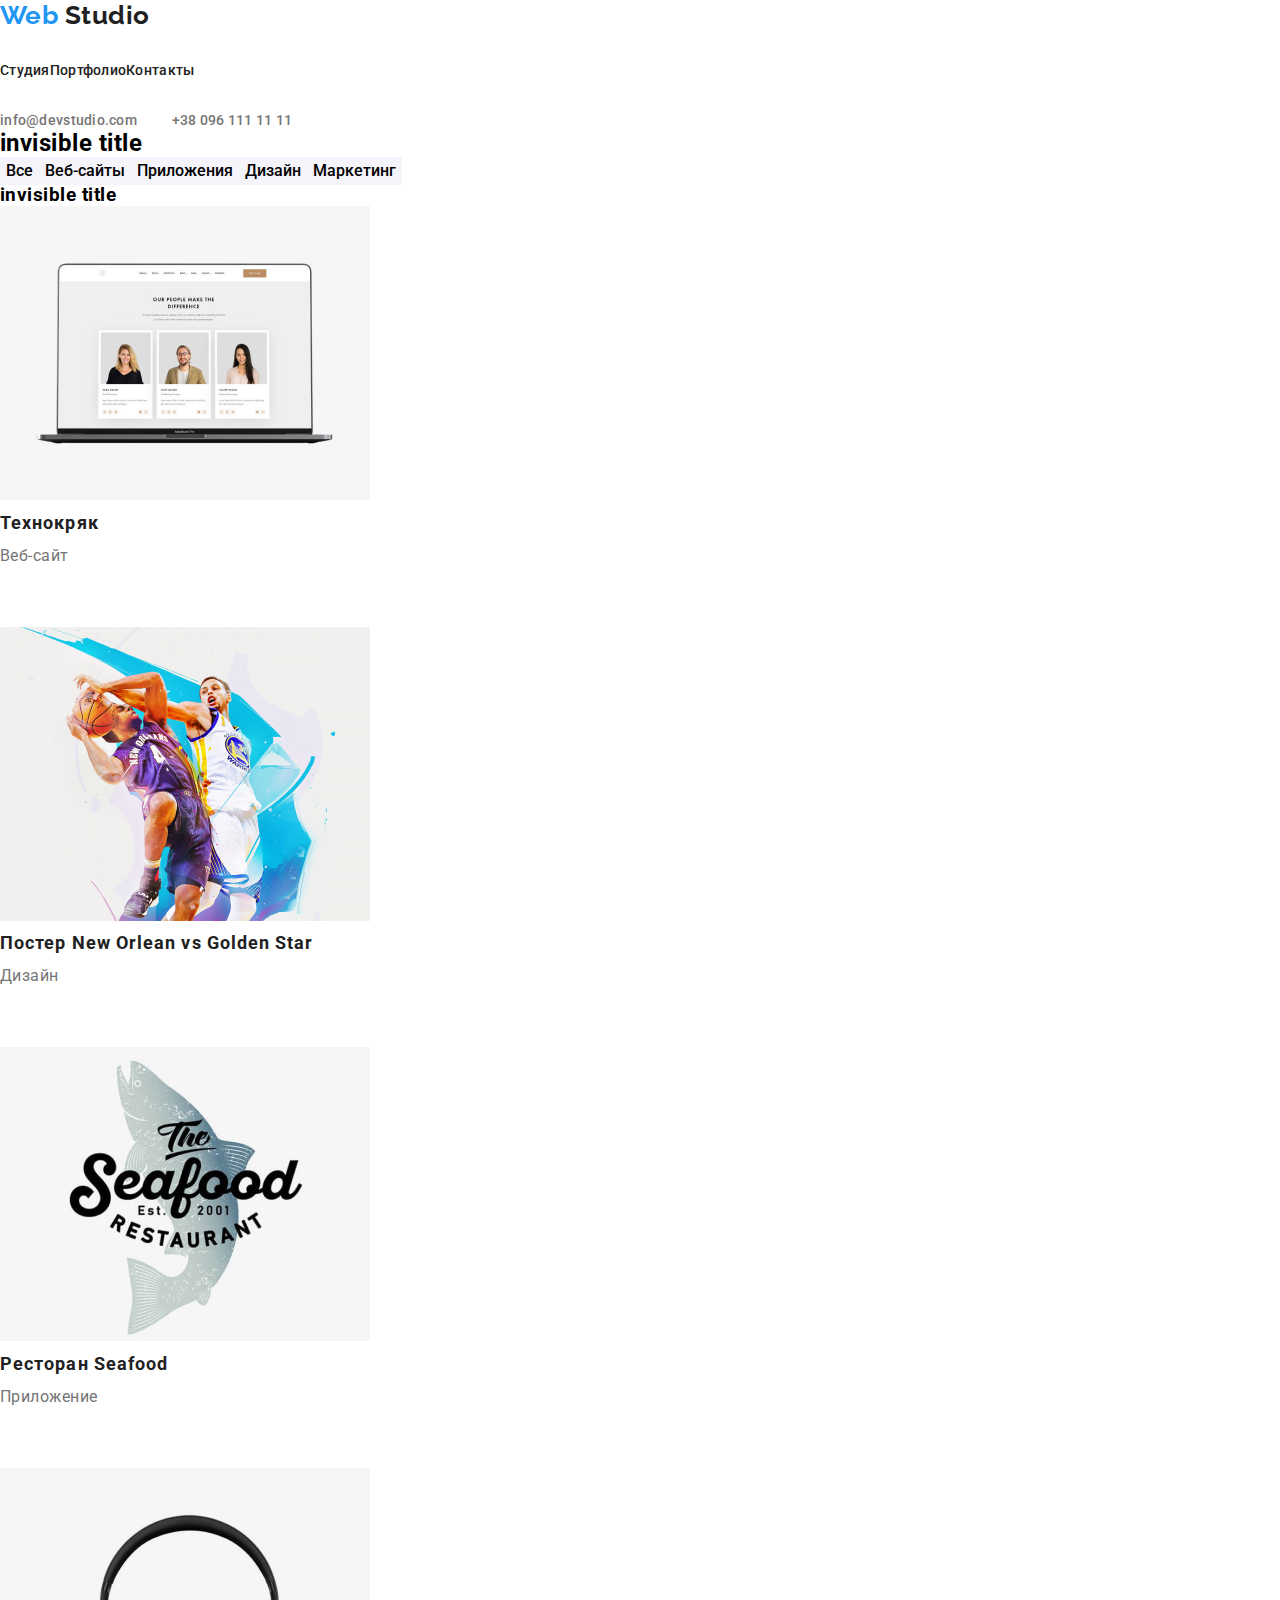
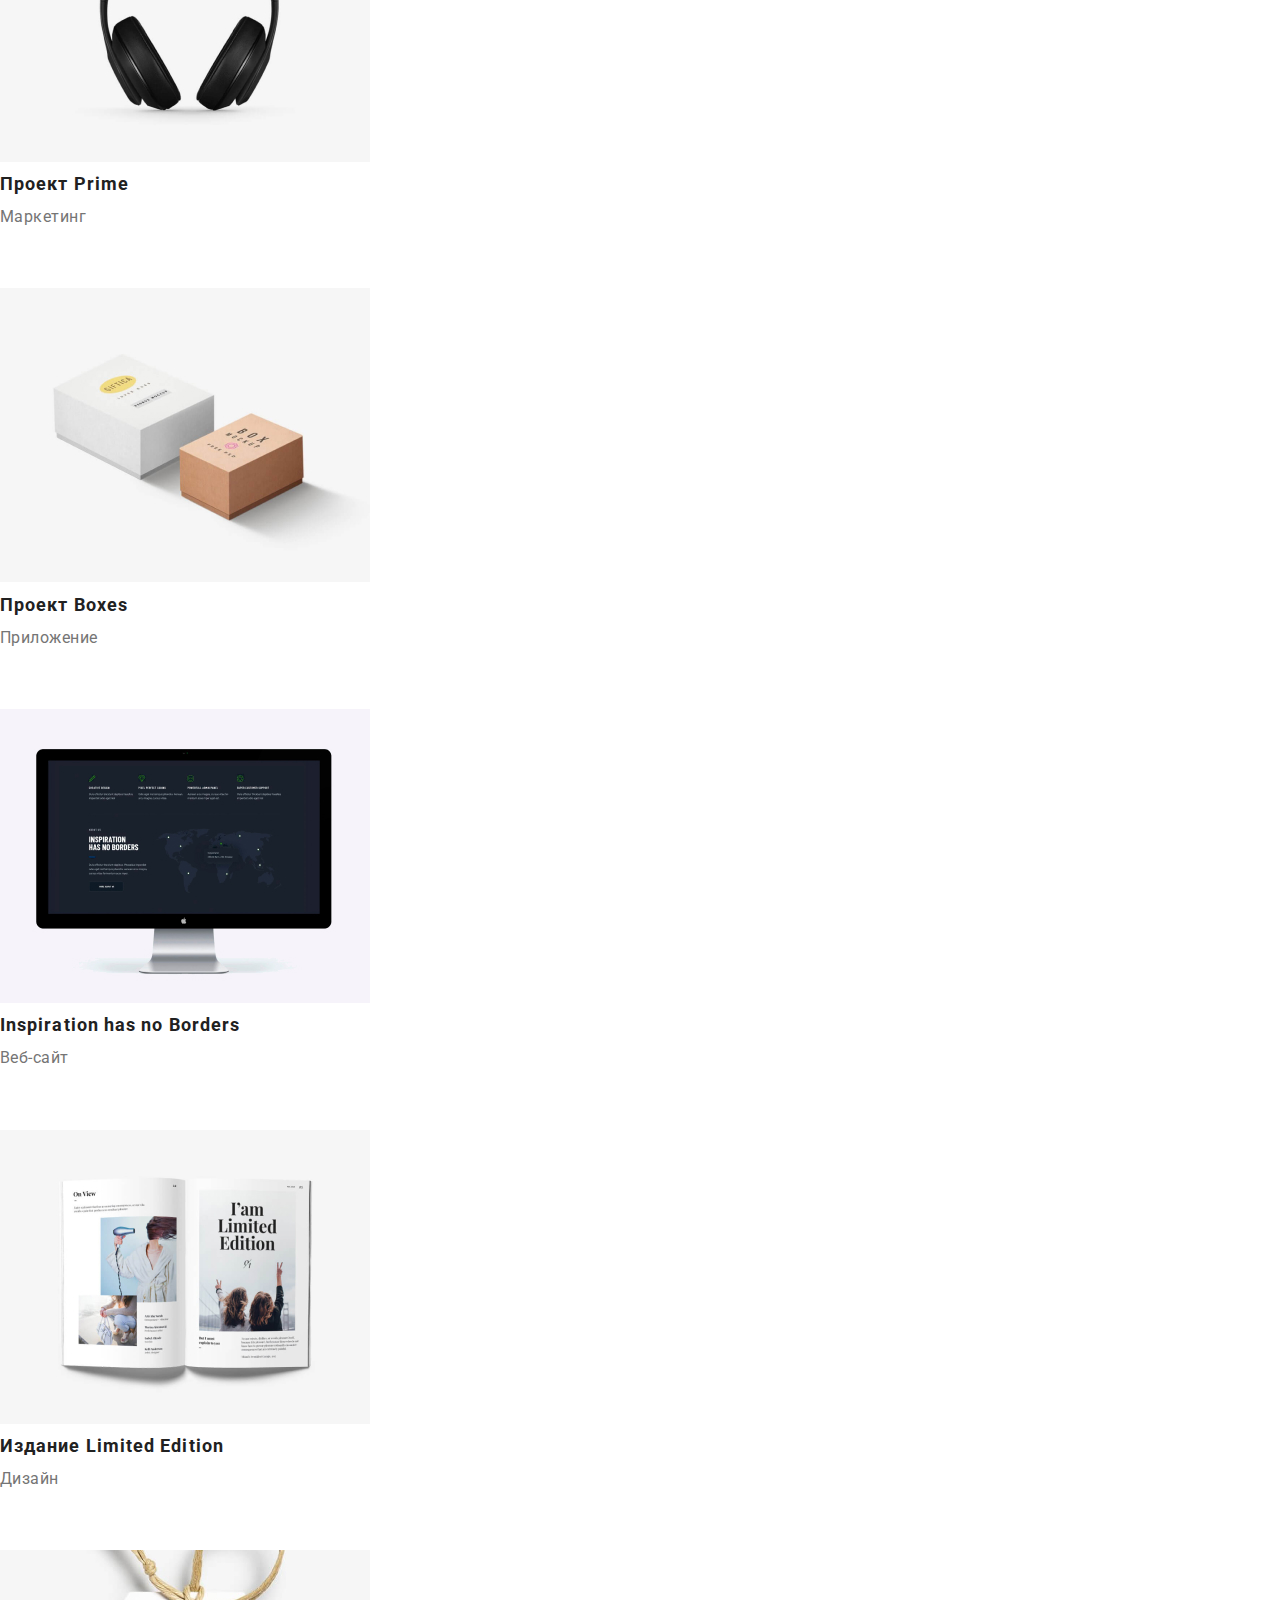
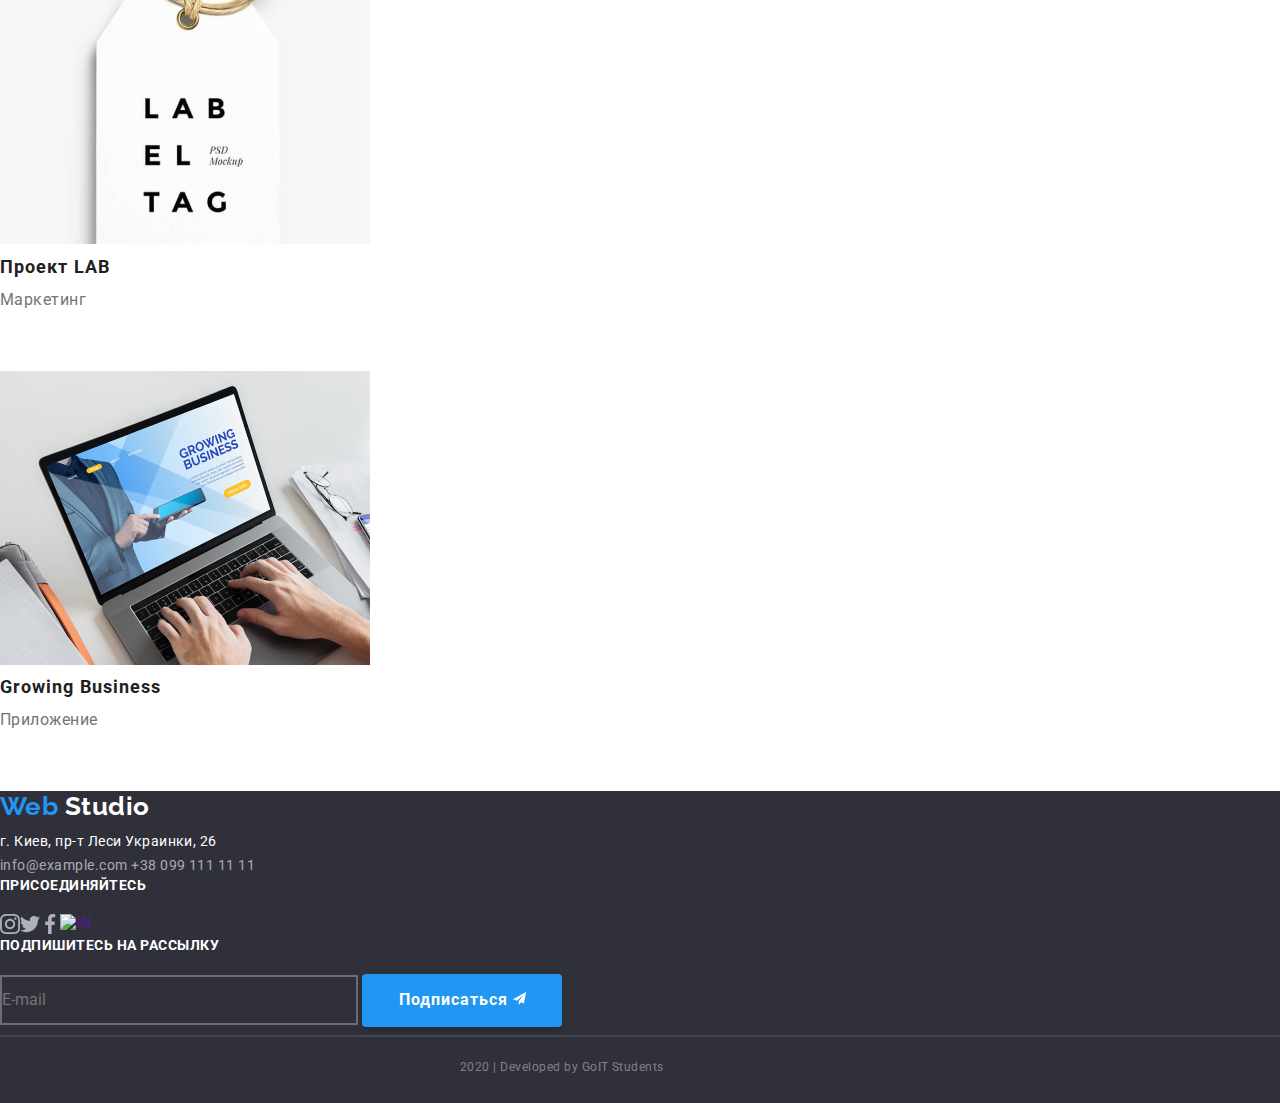
==== portfolio.html @ 3d5de742 "Задає ширину та розміри блокам сторінки Портфоліо" ====
<!DOCTYPE html>
<html lang="en">
  <head>
    <meta charset="UTF-8" />
    <meta name="viewport" content="width=device-width, initial-scale=1.0" />
    <link
      href="https://fonts.googleapis.com/css2?family=Raleway:wght@700&family=Roboto:wght@400;500;700;900&display=swap"
      rel="stylesheet"
    />
    <link
      rel="stylesheet"
      href="https://cdnjs.cloudflare.com/ajax/libs/modern-normalize/0.6.0/modern-normalize.min.css"
    />
    <link rel="stylesheet" href="./css/style.css" />

    <title>Web Studio</title>
  </head>

  <body>
    <!-- header -->
    <header>
      <!-- nav-header -->
      <nav>
        <!-- logo -->
        <a href="/" class="logo"><span class="title">Web</span> Studio</a>

        <!-- nav-inner -->
        <ul class="nav-inner list-style">
          <li>
            <a href="./index.html" class="header-link">Студия</a>
          </li>
          <li><a href="/" class="header-link">Портфолио</a></li>
          <li><a href="" class="header-link">Контакты</a></li>
        </ul>

        <!-- conntacts -->
        <a href="mailto:info@devstudio.com" class="contact-link"
          >info@devstudio.com</a
        >
        <a href="tel:380961111111" class="contact-link">+38 096 111 11 11</a>
      </nav>
    </header>

    <!-- Main container -->
    <main>
      <section>
        <h2>invisible title</h2>
        <!-- filter-nav -->
        <nav>
          <ul class="filter list-style">
            <li><button type="button" class="link-filter">Все</button></li>
            <li>
              <button type="button" class="link-filter">Веб-сайты</button>
            </li>
            <li>
              <button type="button" class="link-filter">Приложения</button>
            </li>
            <li><button type="button" class="link-filter">Дизайн</button></li>
            <li>
              <button type="button" class="link-filter">Маркетинг</button>
            </li>
          </ul>
        </nav>

        <!-- portfolio -->
        <h3>invisible title</h3>
        <ul class="portfolio-page list-style">
          <li>
            <a href=""
              ><img src="./images/portfolio/portfolio_img_1.jpg" alt="img" />
              <h4 class="portfolio-title">Технокряк</h4>
              <p class="filtr-title">Веб-сайт</p>
              <p class="portfolio-text">
                Технокряк это современная площадка распространения коронавируса.
                Компании используют эту платформу для цифрового шпионажа и атак
                на защищённые сервера конкурентов.
              </p></a
            >
          </li>
        </ul>
        <ul class="portfolio-page list-style">
          <li>
            <a href=""
              ><img src="./images/portfolio/portfolio_img_2.jpg" alt="img" />
              <h4 class="portfolio-title">Постер New Orlean vs Golden Star</h4>
              <p class="filtr-title">Дизайн</p>
              <p class="portfolio-text">
                Технокряк это современная площадка распространения коронавируса.
                Компании используют эту платформу для цифрового шпионажа и атак
                на защищённые сервера конкурентов.
              </p></a
            >
          </li>
        </ul>
        <ul class="portfolio-page list-style">
          <li>
            <a href=""
              ><img src="./images/portfolio/portfolio_img_3.jpg" alt="img" />
              <h4 class="portfolio-title">Ресторан Seafood</h4>
              <p class="filtr-title">Приложение</p>
              <p class="portfolio-text">
                Технокряк это современная площадка распространения коронавируса.
                Компании используют эту платформу для цифрового шпионажа и атак
                на защищённые сервера конкурентов.
              </p></a
            >
          </li>
        </ul>
        <ul class="portfolio-page list-style">
          <li>
            <a href=""
              ><img src="./images/portfolio/portfolio_img_4.jpg" alt="img" />
              <h4 class="portfolio-title">Проект Prime</h4>
              <p class="filtr-title">Маркетинг</p>
              <p class="portfolio-text">
                Технокряк это современная площадка распространения коронавируса.
                Компании используют эту платформу для цифрового шпионажа и атак
                на защищённые сервера конкурентов.
              </p></a
            >
          </li>
        </ul>
        <ul class="portfolio-page list-style">
          <li>
            <a href=""
              ><img src="./images/portfolio/portfolio_img_5.jpg" alt="img" />
              <h4 class="portfolio-title">Проект Boxes</h4>
              <p class="filtr-title">Приложение</p>
              <p class="portfolio-text">
                Технокряк это современная площадка распространения коронавируса.
                Компании используют эту платформу для цифрового шпионажа и атак
                на защищённые сервера конкурентов.
              </p></a
            >
          </li>
        </ul>
        <ul class="portfolio-page list-style">
          <li>
            <a href=""
              ><img src="./images/portfolio/portfolio_img_6.jpg" alt="img" />
              <h4 class="portfolio-title">Inspiration has no Borders</h4>
              <p class="filtr-title">Веб-сайт</p>
              <p class="portfolio-text">
                Технокряк это современная площадка распространения коронавируса.
                Компании используют эту платформу для цифрового шпионажа и атак
                на защищённые сервера конкурентов.
              </p></a
            >
          </li>
        </ul>
        <ul class="portfolio-page list-style">
          <li>
            <a href=""
              ><img src="./images/portfolio/portfolio_img_7.jpg" alt="img" />
              <h4 class="portfolio-title">Издание Limited Edition</h4>
              <p class="filtr-title">Дизайн</p>
              <p class="portfolio-text">
                Технокряк это современная площадка распространения коронавируса.
                Компании используют эту платформу для цифрового шпионажа и атак
                на защищённые сервера конкурентов.
              </p></a
            >
          </li>
        </ul>
        <ul class="portfolio-page list-style">
          <li>
            <a href=""
              ><img src="./images/portfolio/portfolio_img_8.jpg" alt="img" />
              <h4 class="portfolio-title">Проект LAB</h4>
              <p class="filtr-title">Маркетинг</p>
              <p class="portfolio-text">
                Технокряк это современная площадка распространения коронавируса.
                Компании используют эту платформу для цифрового шпионажа и атак
                на защищённые сервера конкурентов.
              </p></a
            >
          </li>
        </ul>
        <ul class="portfolio-page list-style">
          <li>
            <a href=""
              ><img src="./images/portfolio/portfolio_img_9.jpg" alt="img"
            /></a>
            <h4 class="portfolio-title">Growing Business</h4>
            <p class="filtr-title">Приложение</p>
            <p class="portfolio-text">
              Технокряк это современная площадка распространения коронавируса.
              Компании используют эту платформу для цифрового шпионажа и атак на
              защищённые сервера конкурентов.
            </p>
          </li>
        </ul>
      </section>
    </main>

    <!-- Footer -->
    <footer class="footer-block">
      <h4 class="footer-logo"><span class="title">Web</span> Studio</h4>
      <address class="footer-address">
        <span>г. Киев, пр-т Леси Украинки, 26</span><br />
        <a href="" class="footer-contacts">info@example.com</a>
        <a href="" class="footer-contacts">+38 099 111 11 11</a>
      </address>
      <h3 class="footer-title">присоединяйтесь</h3>
      <ul class="list-style">
        <li>
          <a href="" class="footer-link">
            <img src="images/social_links/instagram.svg" alt="instagram" />
          </a>
        </li>
        <li>
          <a href="" class="footer-link">
            <img src="images/social_links/twitter.svg" alt="twitter" />
          </a>
        </li>
        <li>
          <a href="" class="footer-link">
            <img src="images/social_links/facebook.svg" alt="facebook" />
          </a>
        </li>
        <li>
          <a href="" class="footer-link">
            <img src="images/social_links/in.svg" alt="IN" />
          </a>
        </li>
      </ul>
      <form>
        <h3 class="footer-title">Подпишитесь на рассылку</h3>
        <input
          type="text"
          placeholder="E-mail"
          name="email"
          required
          class="subscription footer-block"
        />
        <a href="" class="button"
          >Подписаться
          <img
            src="./images/subscription-logo.svg"
            alt="logo"
            class="logo-img"
          />
        </a>
        <hr class="footer-line" />
      </form>

      <span class="contacts-down">2020 | Developed by GoIT Students</span>
    </footer>
  </body>
</html>
---- css/style.css ----
*,
*::before *::after {
  box-sizing: inherit;
  margin: 0;
  padding: 0;
}

:root {
  --primery-text-color: #757575;
  --secondary-text-color: #212121;
  --third-text-color: #ffffff;
  --accent-text-color: #2196f3;
  --primery-footer-text-color: rgba(255, 255, 255, 0.6);
}
a {
  text-decoration: none;
}

h1,
h2,
h3,
h4,
h5 {
  padding: 0;
  margin: 0;
}
p {
  margin: 0;
  padding: 0;
}

.list-style {
  list-style-type: none;
  display: flex;
  margin: 0;
  padding: 0;
}
.content-center {
  justify-content: center;
  text-align: center;
  align-items: center;
}

.primery-text-title {
  margin: 0;
  color: var(--secondary-text-color);
  font-style: normal;
  font-weight: 700;
  font-size: 36px;
  line-height: 1.7;
  text-align: center;
  letter-spacing: 0.03em;
  margin-bottom: 50px;
}

.specific-title {
  display: none;
}
body {
  font-family: "Roboto", sans-serif;
  letter-spacing: 0.03em;
}

/* .main-container {
  width: 1600px;
  background-color: aquamarine;
} */

.container {
  /* background-color: yellow; */
  width: 1230px;
  margin-left: auto;
  margin-right: auto;
  padding-left: 15px;
  padding-right: 15px;
}

.header-container {
  display: flex;
  align-items: center;
}

.header-nav {
  display: flex;
  /* border: 1px solid #ececec; */
  /* background-color: bisque; */
}

/* header */
/* nav-header */
/* logo */

.logo {
  padding-top: 25px;
  padding-bottom: 25px;
  margin-right: 85px;
  color: var(--secondary-text-color);
  font-family: "Raleway", sans-serif;
  font-weight: 700;
  font-size: 26px;
  line-height: 1.2;
}

.logo .title {
  color: var(--accent-text-color);
}

/* nav-inner */
.nav-inner {
  width: 294px;
  padding-top: 32px;
  padding-bottom: 32px;
  margin-right: 305px;
  font-weight: 500;
  font-size: 14px;
  line-height: 1.14;
  letter-spacing: 0.02em;
}
.nav-inner .header-link {
  color: var(--secondary-text-color);
}

.header-links {
  margin-right: 50px;
}
.header-links:last-child {
  margin-right: 0;
}

.nav-inner .header-link:hover,
.nav-inner .header-link:focus {
  color: var(--accent-text-color);
}

/* conntacs */

.contacts-header {
  display: inline-block;
  padding-top: 32px;
  padding-bottom: 32px;
}

.contact-link {
  margin-right: 30px;
  color: var(--primery-text-color);
  font-weight: 500;
  font-size: 14px;
  line-height: 1.14;
  letter-spacing: 0.02em;
}
.contact-link:hover,
.contact-link:focus {
  color: var(--accent-text-color);
}

/* hero section */
.first-section {
  background-image: url(../images/background.jpg);
  width: 1600px;
  margin-left: auto;
  margin-right: auto;
}
.hero-section {
  width: 646px;
  margin-left: auto;
  margin-right: auto;
}
.hero-title {
  color: var(--third-text-color);
  font-weight: 900;
  font-size: 44px;
  text-align: center;
  line-height: 1.4;
  letter-spacing: 0.06em;
  text-transform: uppercase;
  padding-top: 204px;
  margin-bottom: 42px;
  margin-top: 0;
}
.hero-button {
  padding-left: 220px;
  padding-bottom: 200px;
}

.block {
  margin-right: 30px;
  width: 270px;
}
.block:last-child {
  margin-right: 0;
}

.advantages-img {
  padding: 25px 102px;
  margin-bottom: 30px;
  background-color: #f5f4fa;
  border-radius: 4px;
}
.advantages-img:hover,
.advantages-img:focus {
  background-color: var(--accent-text-color);
}
.advantages-title {
  color: var(--secondary-text-color);
  font-weight: 700;
  font-size: 14px;
  line-height: 1.14;
  text-transform: uppercase;
}

.advantages-text {
  color: var(--primery-text-color);
  font-weight: 400;
  font-size: 14px;
  line-height: 1.7;
}

/* works section */

.works-blok {
  margin: 0;
  padding: 0;
}
.work-box {
  margin-right: 30px;
  width: 370px;
}
.work-box:last-child {
  margin-right: 0;
  width: 370px;
}

.works-title {
  background-color: var(--primery-text-color);
  color: var(--third-text-color);
  font-weight: 700;
  font-size: 14px;
  line-height: 1.14;
  text-transform: uppercase;
}

/* team section */

.person-box {
  margin-right: 30px;
  text-align: center;
  width: 270px;
  background-color: #ffffff;
  box-shadow: 0px 2px 1px rgba(0, 0, 0, 0.2), 0px 1px 1px rgba(0, 0, 0, 0.14),
    0px 1px 3px rgba(0, 0, 0, 0.12);
  border-radius: 0px 0px 4px 4px;
}
.person-box:last-child {
  margin-right: 0px;
}

.logo-link {
  padding: 12px;
  margin-right: 22px;
}
.team-title {
  margin-top: 30px;
  margin-bottom: 10px;
  color: var(--secondary-text-color);
  font-weight: 500;
  font-size: 16px;
  line-height: 1.2;
}
.icon-box {
  min-width: 206px;
  justify-content: center;
  padding-bottom: 24px;
  /* padding-right: 32px;
  padding-left: 32px; */
}

.team-text {
  margin-bottom: 16px;
  color: var(--primery-text-color);
  font-weight: 400;
  font-size: 16px;
  line-height: 1.2;
}
/* customers section */
.company-box {
  margin-right: 30px;
}
.company-box:last-child {
  margin-right: 0;
}

.link-company {
  display: inline-block;
  padding-top: 24px;
  padding-bottom: 24px;
  min-width: 170px;
  border: 1px solid #afb1b8;
  border-radius: 4px;
}
.link-company:hover,
.link-company:focus {
  border: 1px solid var(--accent-text-color);
}
/* filter-nav*/

.filters {
}

.link-filter {
  color: black;
  background-color: #f5f4fa;
  border: 0px;
  font-weight: 500;
  font-size: 16px;
  line-height: 1.6;
}

.link-filter:hover,
.link-filter:focus {
  color: var(--third-text-color);
  background-color: #2196f3;
}

/* portfolio */

.portfolio-page {
}
.portfolio-title {
  color: var(--secondary-text-color);
  font-weight: 700;
  font-size: 18px;
  line-height: 2;
  letter-spacing: 0.06em;
}
.filtr-title {
  color: var(--primery-text-color);
  font-weight: 400;
  font-size: 16px;
  line-height: 1.9;
}

.portfolio-text {
  color: var(--third-text-color);
  font-weight: 400;
  font-size: 18px;
  line-height: 1.55;
}

/* footer */
.footer-block {
  background-color: #2f303a;
}

/*footer-logo */
.footer-logo {
  color: var(--third-text-color);
  font-family: "Raleway", sans-serif;
  font-weight: 700;
  font-size: 26px;
  line-height: 1.2;
  margin-bottom: 8px;
}

/* footer contacts */
.footer-logo .title {
  color: var(--accent-text-color);
  margin: 0;
}
.contacts-footer-block {
  width: 231px;
  display: inline-block;
  padding-top: 45px;
  padding-bottom: 28px;
  margin-right: 69px;
}

.footer-address {
  color: var(--third-text-color);
  font-weight: 400;
  font-size: 14px;
  line-height: 1.7;
  font-style: normal;
}
.footer-contacts {
  color: rgba(255, 255, 255, 0.6);
  margin-top: 9px;
}

.footer-contacts:hover {
  color: var(--accent-text-color);
}

.footer-title {
  margin-bottom: 20px;
  color: var(--third-text-color);
  font-weight: 700;
  font-size: 14px;
  line-height: 1.14;
  text-transform: uppercase;
}

.logo-block {
  min-width: 206px;
  padding-top: 54px;
  margin-right: 94px;
}
.logo-box-footer {
}
.footer-links {
  margin-right: 34px;
}
.footer-links:last-child {
  margin-right: 0;
}

.form-page {
  min-width: 570px;
  padding-top: 54px;
}
/* subscription */
.button {
  color: var(--third-text-color);
  background-color: var(--accent-text-color);
  box-shadow: 0px 4px 4px rgba(0, 0, 0, 0.15);
  border: 1px solid transparent;
  font-family: inherit;
  font-weight: 700;
  font-size: 16px;
  line-height: 1.9;
  align-items: center;
  text-align: center;
  letter-spacing: 0.06em;
  display: inline-block;
  padding: 10px 32px;
  border-radius: 4px;
  min-width: 200px;
}
.logo-img {
  width: 13px;
}
.footer-block .subscription {
  min-width: 358px;
  height: 50px;
  color: rgba(255, 255, 255, 0.6);
  border: 2px solid rgba(255, 255, 255, 0.3);
  font-weight: 400;
  font-size: 16px;
  line-height: 1.9;
  padding: 0;
}

.main-footer-block {
  margin-bottom: 28px;
  display: flex;
  padding: 0;
}
/* page down */

.footer-line {
  border: 1px solid rgba(255, 255, 255, 0.1);
  height: 0;
  margin-bottom: 18px;
  padding: 0;
}

.contacts-down {
  min-width: 310px;
  display: inline-block;
  margin-left: 460px;
  margin-bottom: 24px;
  color: rgba(255, 255, 255, 0.4);
  font-weight: 400;
  font-size: 12px;
  line-height: 2;
}

.section-team {
  background-color: #f5f4fa;
  padding-top: 94px;
  padding-bottom: 94px;
  margin: 0;
}
.customers-box {
  min-width: 1170;
  /* background-color: lawngreen; */
  padding-bottom: 94px;
  padding-top: 94px;
}
.advantages-box {
  /* background-color: salmon; */
  padding-top: 94px;
}

.section-box {
  padding-top: 97px;
  padding-bottom: 91px;
  /* background-color: indigo; */
  text-align: center;
}
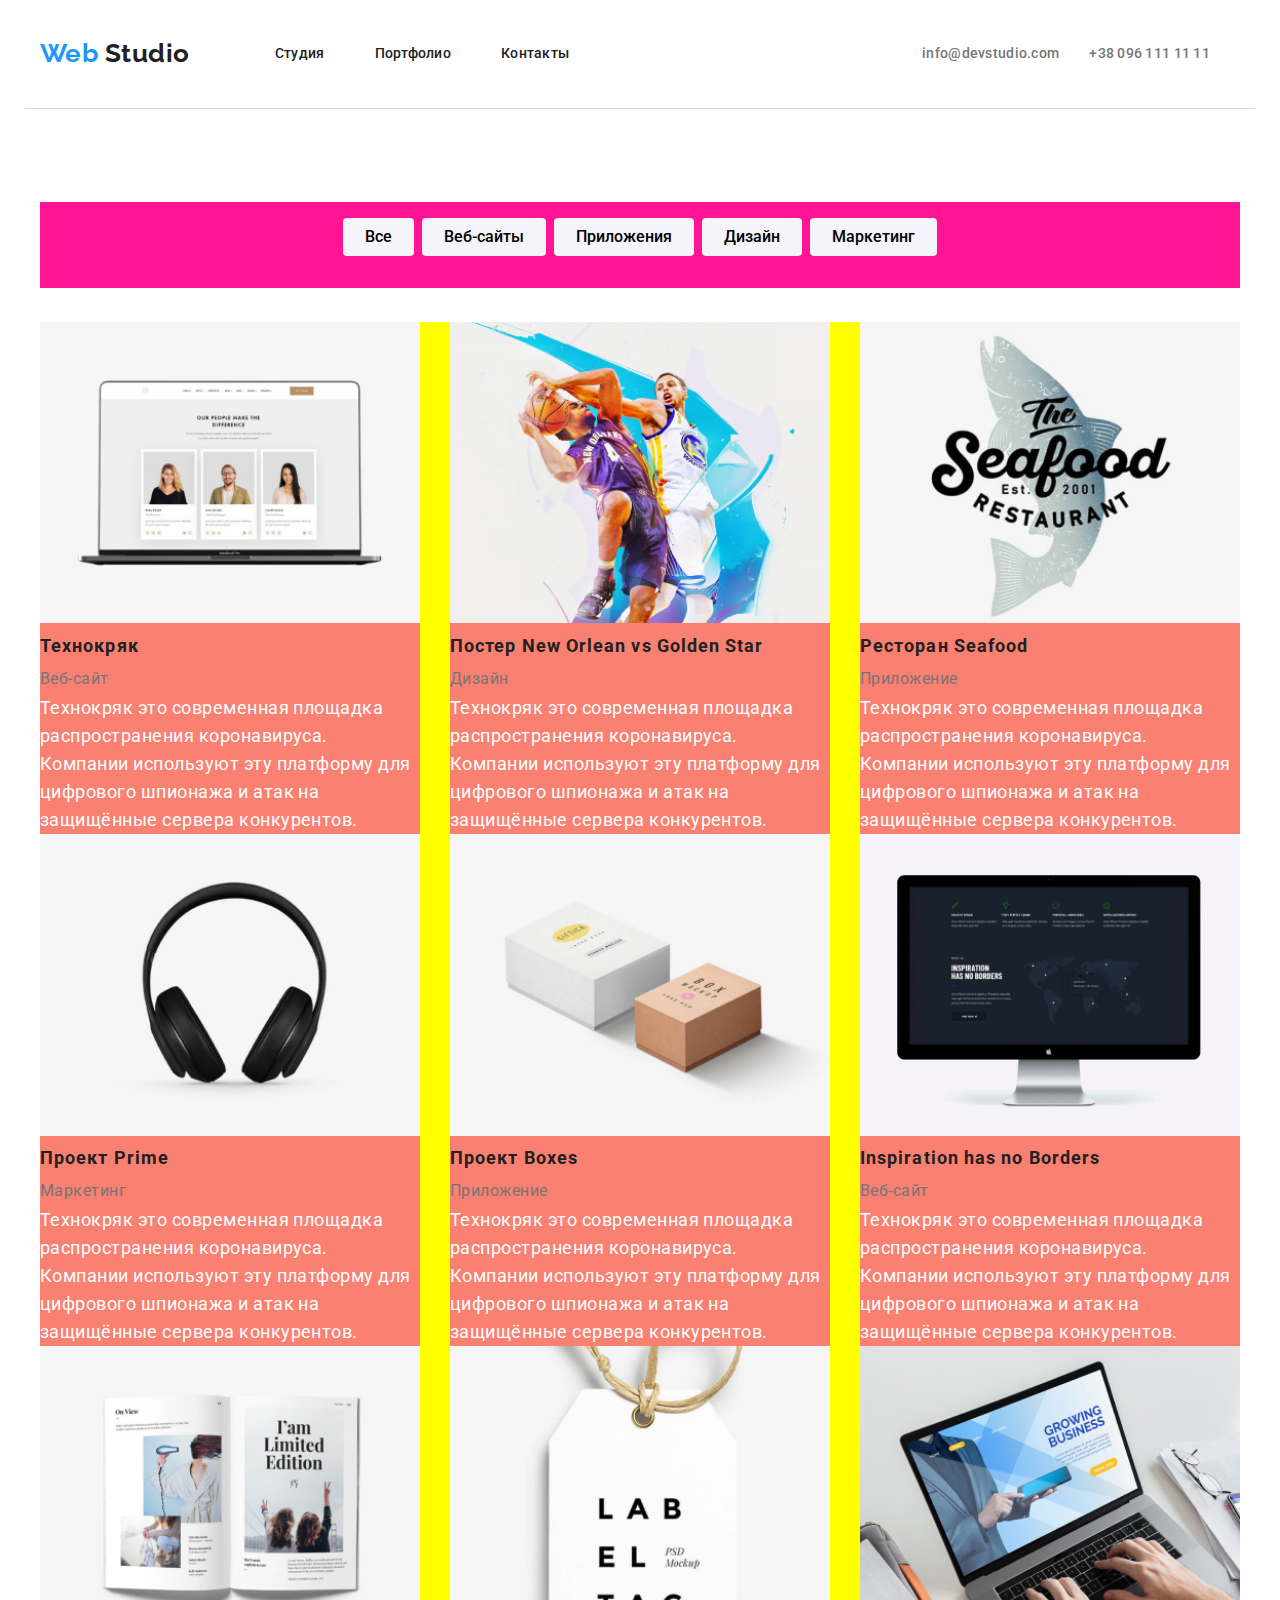
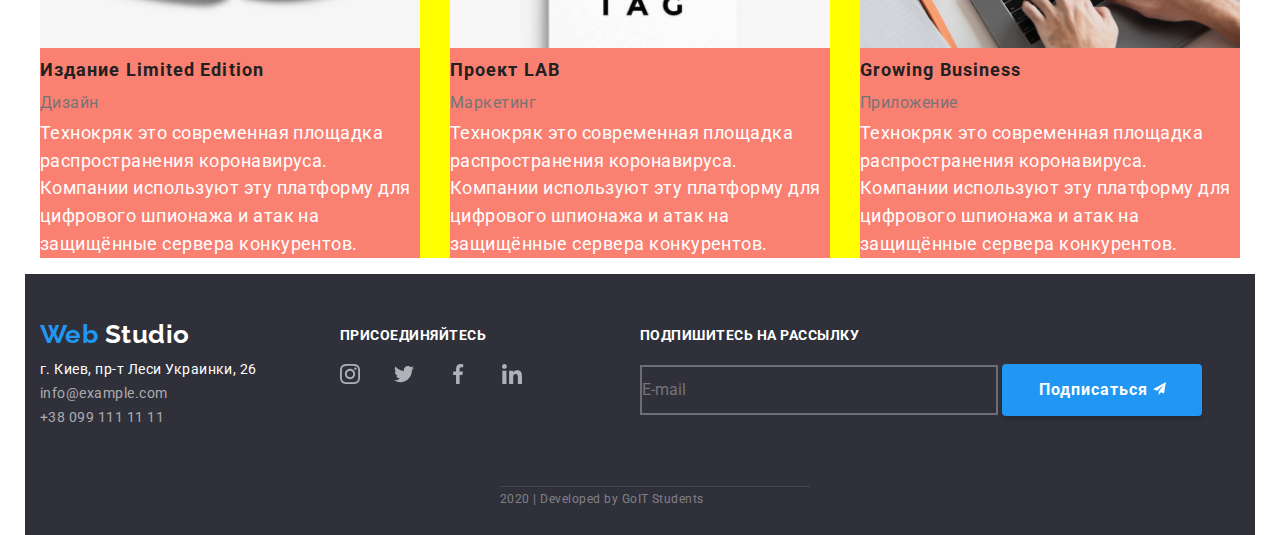
==== commit 10fa4bc3: "Працює над ДЗ-3" ====
--- a/portfolio.html
+++ b/portfolio.html
@@ -20,230 +20,214 @@
     <!-- header -->
     <header>
       <!-- nav-header -->
-      <nav>
-        <!-- logo -->
-        <a href="/" class="logo"><span class="title">Web</span> Studio</a>
-
-        <!-- nav-inner -->
-        <ul class="nav-inner list-style">
-          <li>
-            <a href="./index.html" class="header-link">Студия</a>
-          </li>
-          <li><a href="/" class="header-link">Портфолио</a></li>
-          <li><a href="" class="header-link">Контакты</a></li>
-        </ul>
+      <div class="container header-container">
+        <nav class="header-nav">
+          <!-- logo -->
+          <a href="" class="logo"><span class="title">Web</span> Studio</a>
+
+          <!-- nav-inner -->
+          <ul class="nav-inner list-style">
+            <li class="header-links">
+              <a href="./index.html" class="header-link">Студия</a>
+            </li>
+            <li class="header-links">
+              <a href="" class="header-link">Портфолио</a>
+            </li>
+            <li class="header-links">
+              <a href="" class="header-link">Контакты</a>
+            </li>
+          </ul>
+        </nav>
 
         <!-- conntacts -->
-        <a href="mailto:info@devstudio.com" class="contact-link"
-          >info@devstudio.com</a
-        >
-        <a href="tel:380961111111" class="contact-link">+38 096 111 11 11</a>
-      </nav>
+        <span class="contacts-header">
+          <a href="mailto:info@devstudio.com" class="contact-link"
+            >info@devstudio.com</a
+          >
+
+          <a href="tel:380961111111" class="contact-link">+38 096 111 11 11</a>
+        </span>
+      </div>
     </header>
 
     <!-- Main container -->
     <main>
-      <section>
-        <h2>invisible title</h2>
+      <section class="container">
+        <h2 class="specific-title">invisible title</h2>
         <!-- filter-nav -->
-        <nav>
-          <ul class="filter list-style">
-            <li><button type="button" class="link-filter">Все</button></li>
-            <li>
-              <button type="button" class="link-filter">Веб-сайты</button>
-            </li>
-            <li>
-              <button type="button" class="link-filter">Приложения</button>
-            </li>
-            <li><button type="button" class="link-filter">Дизайн</button></li>
-            <li>
-              <button type="button" class="link-filter">Маркетинг</button>
+        <nav class="filtr">
+          <ul class="list-style">
+            <li class="button-list"><button type="button" class="button-filter">Все</button></li>
+            <li class="button-list">
+              <button type="button" class="button-filter">Веб-сайты</button>
+            </li>
+            <li class="button-list">
+              <button type="button" class="button-filter">Приложения</button>
+            </li>
+            <li class="button-list"><button type="button" class="button-filter">Дизайн</button></li>
+            <li class="button-list">
+              <button type="button" class="button-filter">Маркетинг</button>
             </li>
           </ul>
         </nav>
 
         <!-- portfolio -->
-        <h3>invisible title</h3>
-        <ul class="portfolio-page list-style">
-          <li>
-            <a href=""
-              ><img src="./images/portfolio/portfolio_img_1.jpg" alt="img" />
-              <h4 class="portfolio-title">Технокряк</h4>
-              <p class="filtr-title">Веб-сайт</p>
-              <p class="portfolio-text">
-                Технокряк это современная площадка распространения коронавируса.
-                Компании используют эту платформу для цифрового шпионажа и атак
-                на защищённые сервера конкурентов.
-              </p></a
-            >
-          </li>
-        </ul>
-        <ul class="portfolio-page list-style">
-          <li>
-            <a href=""
-              ><img src="./images/portfolio/portfolio_img_2.jpg" alt="img" />
-              <h4 class="portfolio-title">Постер New Orlean vs Golden Star</h4>
-              <p class="filtr-title">Дизайн</p>
-              <p class="portfolio-text">
-                Технокряк это современная площадка распространения коронавируса.
-                Компании используют эту платформу для цифрового шпионажа и атак
-                на защищённые сервера конкурентов.
-              </p></a
-            >
-          </li>
-        </ul>
-        <ul class="portfolio-page list-style">
-          <li>
-            <a href=""
-              ><img src="./images/portfolio/portfolio_img_3.jpg" alt="img" />
-              <h4 class="portfolio-title">Ресторан Seafood</h4>
-              <p class="filtr-title">Приложение</p>
-              <p class="portfolio-text">
-                Технокряк это современная площадка распространения коронавируса.
-                Компании используют эту платформу для цифрового шпионажа и атак
-                на защищённые сервера конкурентов.
-              </p></a
-            >
-          </li>
-        </ul>
-        <ul class="portfolio-page list-style">
-          <li>
-            <a href=""
-              ><img src="./images/portfolio/portfolio_img_4.jpg" alt="img" />
-              <h4 class="portfolio-title">Проект Prime</h4>
-              <p class="filtr-title">Маркетинг</p>
-              <p class="portfolio-text">
-                Технокряк это современная площадка распространения коронавируса.
-                Компании используют эту платформу для цифрового шпионажа и атак
-                на защищённые сервера конкурентов.
-              </p></a
-            >
-          </li>
-        </ul>
-        <ul class="portfolio-page list-style">
-          <li>
-            <a href=""
-              ><img src="./images/portfolio/portfolio_img_5.jpg" alt="img" />
-              <h4 class="portfolio-title">Проект Boxes</h4>
-              <p class="filtr-title">Приложение</p>
-              <p class="portfolio-text">
-                Технокряк это современная площадка распространения коронавируса.
-                Компании используют эту платформу для цифрового шпионажа и атак
-                на защищённые сервера конкурентов.
-              </p></a
-            >
-          </li>
-        </ul>
-        <ul class="portfolio-page list-style">
-          <li>
-            <a href=""
-              ><img src="./images/portfolio/portfolio_img_6.jpg" alt="img" />
-              <h4 class="portfolio-title">Inspiration has no Borders</h4>
-              <p class="filtr-title">Веб-сайт</p>
-              <p class="portfolio-text">
-                Технокряк это современная площадка распространения коронавируса.
-                Компании используют эту платформу для цифрового шпионажа и атак
-                на защищённые сервера конкурентов.
-              </p></a
-            >
-          </li>
-        </ul>
-        <ul class="portfolio-page list-style">
-          <li>
-            <a href=""
-              ><img src="./images/portfolio/portfolio_img_7.jpg" alt="img" />
-              <h4 class="portfolio-title">Издание Limited Edition</h4>
-              <p class="filtr-title">Дизайн</p>
-              <p class="portfolio-text">
-                Технокряк это современная площадка распространения коронавируса.
-                Компании используют эту платформу для цифрового шпионажа и атак
-                на защищённые сервера конкурентов.
-              </p></a
-            >
-          </li>
-        </ul>
-        <ul class="portfolio-page list-style">
-          <li>
-            <a href=""
-              ><img src="./images/portfolio/portfolio_img_8.jpg" alt="img" />
-              <h4 class="portfolio-title">Проект LAB</h4>
-              <p class="filtr-title">Маркетинг</p>
-              <p class="portfolio-text">
-                Технокряк это современная площадка распространения коронавируса.
-                Компании используют эту платформу для цифрового шпионажа и атак
-                на защищённые сервера конкурентов.
-              </p></a
-            >
-          </li>
-        </ul>
-        <ul class="portfolio-page list-style">
-          <li>
-            <a href=""
-              ><img src="./images/portfolio/portfolio_img_9.jpg" alt="img"
-            /></a>
-            <h4 class="portfolio-title">Growing Business</h4>
-            <p class="filtr-title">Приложение</p>
-            <p class="portfolio-text">
-              Технокряк это современная площадка распространения коронавируса.
-              Компании используют эту платформу для цифрового шпионажа и атак на
-              защищённые сервера конкурентов.
-            </p>
-          </li>
-        </ul>
+        <h3 class="specific-title">invisible title</h3>
+        
+
+<ul class="list-style portfolio-pages">
+<li class="page"> 
+  <a href=""><img src="./images/portfolio/portfolio_img_1.jpg" alt="img" class="page-img" />
+    <h4 class="portfolio-title">Технокряк</h4>
+    <p class="filtr-title">Веб-сайт</p>
+    <p class="portfolio-text">
+      Технокряк это современная площадка распространения коронавируса.
+      Компании используют эту платформу для цифрового шпионажа и атак
+      на защищённые сервера конкурентов.
+    </p>
+  </a>
+</li>
+<li class="page">
+  <a href=""><img src="./images/portfolio/portfolio_img_2.jpg" alt="img" class="page-img"  />
+    <h4 class="portfolio-title">Постер New Orlean vs Golden Star</h4>
+    <p class="filtr-title">Дизайн</p>
+    <p class="portfolio-text">
+      Технокряк это современная площадка распространения коронавируса.
+      Компании используют эту платформу для цифрового шпионажа и атак
+      на защищённые сервера конкурентов.
+    </p>
+  </a>
+</li>
+<li class="page">
+  <a href=""><img src="./images/portfolio/portfolio_img_3.jpg" alt="img" class="page-img"  />
+    <h4 class="portfolio-title">Ресторан Seafood</h4>
+    <p class="filtr-title">Приложение</p>
+    <p class="portfolio-text">
+      Технокряк это современная площадка распространения коронавируса.
+      Компании используют эту платформу для цифрового шпионажа и атак
+      на защищённые сервера конкурентов.
+    </p>
+  </a>
+</li>
+<li class="page">
+  <a href=""><img src="./images/portfolio/portfolio_img_4.jpg" alt="img" class="page-img"  />
+    <h4 class="portfolio-title">Проект Prime</h4>
+    <p class="filtr-title">Маркетинг</p>
+    <p class="portfolio-text">
+      Технокряк это современная площадка распространения коронавируса.
+      Компании используют эту платформу для цифрового шпионажа и атак
+      на защищённые сервера конкурентов.
+    </p>
+  </a>
+</li>
+<li class="page">
+  <a href=""><img src="./images/portfolio/portfolio_img_5.jpg" alt="img" class="page-img"  />
+    <h4 class="portfolio-title">Проект Boxes</h4>
+    <p class="filtr-title">Приложение</p>
+    <p class="portfolio-text">
+      Технокряк это современная площадка распространения коронавируса.
+      Компании используют эту платформу для цифрового шпионажа и атак
+      на защищённые сервера конкурентов.
+    </p>
+  </a>
+</li>
+<li class="page">
+  <a href=""><img src="./images/portfolio/portfolio_img_6.jpg" alt="img" class="page-img"  />
+    <h4 class="portfolio-title">Inspiration has no Borders</h4>
+    <p class="filtr-title">Веб-сайт</p>
+    <p class="portfolio-text">
+      Технокряк это современная площадка распространения коронавируса.
+      Компании используют эту платформу для цифрового шпионажа и атак
+      на защищённые сервера конкурентов.
+    </p>
+  </a>
+</li>
+<li class="page">
+  <a href=""><img src="./images/portfolio/portfolio_img_7.jpg" alt="img" class="page-img"  />
+    <h4 class="portfolio-title">Издание Limited Edition</h4>
+    <p class="filtr-title">Дизайн</p>
+    <p class="portfolio-text">
+      Технокряк это современная площадка распространения коронавируса.
+      Компании используют эту платформу для цифрового шпионажа и атак
+      на защищённые сервера конкурентов.
+    </p>
+  </a>
+</li>
+<li class="page">
+  <a href=""><img src="./images/portfolio/portfolio_img_8.jpg" alt="img" class="page-img"  />
+    <h4 class="portfolio-title">Проект LAB</h4>
+    <p class="filtr-title">Маркетинг</p>
+    <p class="portfolio-text">
+      Технокряк это современная площадка распространения коронавируса.
+      Компании используют эту платформу для цифрового шпионажа и атак
+      на защищённые сервера конкурентов.
+    </p>
+  </a>
+</li>
+<li class="page">
+  <a href=""><img src="./images/portfolio/portfolio_img_9.jpg" alt="img" class="page-img"  /></a>
+  <h4 class="portfolio-title">Growing Business</h4>
+  <p class="filtr-title">Приложение</p>
+  <p class="portfolio-text">
+    Технокряк это современная площадка распространения коронавируса.
+    Компании используют эту платформу для цифрового шпионажа и атак на
+    защищённые сервера конкурентов.
+  </p>
+</li>
+</ul>
       </section>
     </main>
 
-    <!-- Footer -->
-    <footer class="footer-block">
-      <h4 class="footer-logo"><span class="title">Web</span> Studio</h4>
-      <address class="footer-address">
-        <span>г. Киев, пр-т Леси Украинки, 26</span><br />
-        <a href="" class="footer-contacts">info@example.com</a>
-        <a href="" class="footer-contacts">+38 099 111 11 11</a>
-      </address>
-      <h3 class="footer-title">присоединяйтесь</h3>
-      <ul class="list-style">
-        <li>
-          <a href="" class="footer-link">
-            <img src="images/social_links/instagram.svg" alt="instagram" />
+    <!-- footer -->
+    <footer class="footer-block container">
+      <div class="main-footer-block">
+    
+        <div class="contacts-footer-block">
+          <h4 class="footer-logo"><span class="title">Web</span> Studio</h4>
+          <address class="footer-address">
+            <span>г. Киев, пр-т Леси Украинки, 26</span><br />
+            <a href="" class="footer-contacts">info@example.com</a></br>
+            <a href="" class="footer-contacts">+38 099 111 11 11</a>
+          </address>
+        </div>
+    
+        <div class="logo-block">
+          <h3 class="footer-title">присоединяйтесь</h3>
+          <ul class="list-style logo-box-footer">
+            <li class="footer-links">
+              <a href="" class="footer-link">
+                <img src="images/social_links/instagram.svg" alt="instagram" />
+              </a>
+            </li>
+            <li class="footer-links">
+              <a href="" class="footer-link">
+                <img src="images/social_links/twitter.svg" alt="twitter" />
+              </a>
+            </li>
+            <li class="footer-links">
+              <a href="" class="footer-link">
+                <img src="images/social_links/facebook.svg" alt="facebook" />
+              </a>
+            </li>
+            <li class="footer-links">
+              <a href="" class="footer-link">
+                <img src="images/social_links/linkedin.svg" alt="linkedin" />
+              </a>
+            </li>
+          </ul>
+        </div>
+    
+        <form class="form-page">
+          <h3 class="footer-title">Подпишитесь на рассылку</h3>
+          <input type="text" placeholder="E-mail" name="email" required class="subscription footer-block" />
+          <a href="" class="button">Подписаться
+            <img src="./images/subscription-logo.svg" alt="logo" class="logo-img" />
           </a>
-        </li>
-        <li>
-          <a href="" class="footer-link">
-            <img src="images/social_links/twitter.svg" alt="twitter" />
-          </a>
-        </li>
-        <li>
-          <a href="" class="footer-link">
-            <img src="images/social_links/facebook.svg" alt="facebook" />
-          </a>
-        </li>
-        <li>
-          <a href="" class="footer-link">
-            <img src="images/social_links/in.svg" alt="IN" />
-          </a>
-        </li>
-      </ul>
-      <form>
-        <h3 class="footer-title">Подпишитесь на рассылку</h3>
-        <input
-          type="text"
-          placeholder="E-mail"
-          name="email"
-          required
-          class="subscription footer-block"
-        />
-        <a href="" class="button"
-          >Подписаться
-          <img
-            src="./images/subscription-logo.svg"
-            alt="logo"
-            class="logo-img"
-          />
-        </a>
-        <hr class="footer-line" />
-      </form>
-
+        </form>
+      </div>
+    
+    
+    
       <span class="contacts-down">2020 | Developed by GoIT Students</span>
     </footer>
   </body>
--- a/css/style.css
+++ b/css/style.css
@@ -1,3 +1,7 @@
+html {
+  box-sizing: border-box;
+}
+
 *,
 *::before *::after {
   box-sizing: inherit;
@@ -20,29 +24,28 @@
 h2,
 h3,
 h4,
-h5 {
+h5,
+p {
   padding: 0;
   margin: 0;
 }
-p {
-  margin: 0;
+
+.list-style {
+  display: flex;
   padding: 0;
-}
-
-.list-style {
   list-style-type: none;
-  display: flex;
-  margin: 0;
-  padding: 0;
-}
-.content-center {
-  justify-content: center;
-  text-align: center;
-  align-items: center;
+}
+
+.company-logo {
+  display: block;
+  margin-left: auto;
+  margin-right: auto;
 }
 
 .primery-text-title {
   margin: 0;
+  margin-bottom: 50px;
+
   color: var(--secondary-text-color);
   font-style: normal;
   font-weight: 700;
@@ -50,12 +53,14 @@
   line-height: 1.7;
   text-align: center;
   letter-spacing: 0.03em;
-  margin-bottom: 50px;
 }
 
 .specific-title {
+  margin-top: 0;
+  margin-bottom: 0;
   display: none;
 }
+
 body {
   font-family: "Roboto", sans-serif;
   letter-spacing: 0.03em;
@@ -78,10 +83,12 @@
 .header-container {
   display: flex;
   align-items: center;
+  border-bottom: 1px solid rgba(117, 117, 117, 0.3);
 }
 
 .header-nav {
   display: flex;
+  align-items: center;
   /* border: 1px solid #ececec; */
   /* background-color: bisque; */
 }
@@ -94,6 +101,7 @@
   padding-top: 25px;
   padding-bottom: 25px;
   margin-right: 85px;
+
   color: var(--secondary-text-color);
   font-family: "Raleway", sans-serif;
   font-weight: 700;
@@ -107,10 +115,11 @@
 
 /* nav-inner */
 .nav-inner {
-  width: 294px;
+  display: flex;
+  /* width: 294px; */
   padding-top: 32px;
   padding-bottom: 32px;
-  margin-right: 305px;
+
   font-weight: 500;
   font-size: 14px;
   line-height: 1.14;
@@ -118,13 +127,12 @@
 }
 .nav-inner .header-link {
   color: var(--secondary-text-color);
-}
-
-.header-links {
-  margin-right: 50px;
-}
-.header-links:last-child {
-  margin-right: 0;
+  /* display: block;
+  padding: 5px; */
+}
+
+.header-links + .header-links {
+  margin-left: 50px;
 }
 
 .nav-inner .header-link:hover,
@@ -135,9 +143,10 @@
 /* conntacs */
 
 .contacts-header {
-  display: inline-block;
+  display: flex;
   padding-top: 32px;
   padding-bottom: 32px;
+  margin-left: auto;
 }
 
 .contact-link {
@@ -155,17 +164,27 @@
 
 /* hero section */
 .first-section {
-  background-image: url(../images/background.jpg);
   width: 1600px;
   margin-left: auto;
   margin-right: auto;
-}
+
+  background-image: url(../images/background.jpg);
+  background-size: cover;
+  background-position: center;
+  background-color: rgba(47, 48, 58, 0.8);
+}
+
 .hero-section {
   width: 646px;
   margin-left: auto;
   margin-right: auto;
 }
+
 .hero-title {
+  padding-top: 204px;
+  margin-bottom: 42px;
+  margin-top: 0;
+
   color: var(--third-text-color);
   font-weight: 900;
   font-size: 44px;
@@ -173,19 +192,18 @@
   line-height: 1.4;
   letter-spacing: 0.06em;
   text-transform: uppercase;
-  padding-top: 204px;
-  margin-bottom: 42px;
-  margin-top: 0;
-}
+}
+
 .hero-button {
   padding-left: 220px;
   padding-bottom: 200px;
 }
 
 .block {
+  width: 280px;
   margin-right: 30px;
-  width: 270px;
-}
+}
+
 .block:last-child {
   margin-right: 0;
 }
@@ -196,10 +214,12 @@
   background-color: #f5f4fa;
   border-radius: 4px;
 }
+
 .advantages-img:hover,
 .advantages-img:focus {
   background-color: var(--accent-text-color);
 }
+
 .advantages-title {
   color: var(--secondary-text-color);
   font-weight: 700;
@@ -221,21 +241,26 @@
   margin: 0;
   padding: 0;
 }
+
 .work-box {
   margin-right: 30px;
-  width: 370px;
-}
+  width: 380px;
+}
+
 .work-box:last-child {
   margin-right: 0;
-  width: 370px;
 }
 
 .works-title {
+  min-width: 370px;
+  padding: 27px 82px;
+
   background-color: var(--primery-text-color);
   color: var(--third-text-color);
   font-weight: 700;
   font-size: 14px;
   line-height: 1.14;
+  text-align: center;
   text-transform: uppercase;
 }
 
@@ -244,12 +269,13 @@
 .person-box {
   margin-right: 30px;
   text-align: center;
-  width: 270px;
+  width: 280px;
   background-color: #ffffff;
   box-shadow: 0px 2px 1px rgba(0, 0, 0, 0.2), 0px 1px 1px rgba(0, 0, 0, 0.14),
     0px 1px 3px rgba(0, 0, 0, 0.12);
   border-radius: 0px 0px 4px 4px;
 }
+
 .person-box:last-child {
   margin-right: 0px;
 }
@@ -258,14 +284,17 @@
   padding: 12px;
   margin-right: 22px;
 }
+
 .team-title {
   margin-top: 30px;
   margin-bottom: 10px;
+
   color: var(--secondary-text-color);
   font-weight: 500;
   font-size: 16px;
   line-height: 1.2;
 }
+
 .icon-box {
   min-width: 206px;
   justify-content: center;
@@ -281,22 +310,21 @@
   font-size: 16px;
   line-height: 1.2;
 }
+
 /* customers section */
-.company-box {
+.company-box:not(:last-child) {
   margin-right: 30px;
 }
-.company-box:last-child {
-  margin-right: 0;
-}
 
 .link-company {
-  display: inline-block;
+  display: block;
   padding-top: 24px;
   padding-bottom: 24px;
-  min-width: 170px;
+  width: 175px;
   border: 1px solid #afb1b8;
   border-radius: 4px;
 }
+
 .link-company:hover,
 .link-company:focus {
   border: 1px solid var(--accent-text-color);
@@ -306,25 +334,43 @@
 .filters {
 }
 
-.link-filter {
+.button-filter {
+  padding: 6px 22px;
   color: black;
   background-color: #f5f4fa;
   border: 0px;
   font-weight: 500;
   font-size: 16px;
   line-height: 1.6;
-}
-
-.link-filter:hover,
-.link-filter:focus {
+  text-align: center;
+  border-radius: 4px;
+}
+
+.button-filter:hover,
+.button-filter:focus {
   color: var(--third-text-color);
   background-color: #2196f3;
 }
 
+.button-list {
+  display: block;
+}
+
+.button-list:not(:last-child) {
+  margin-right: 8px;
+}
+
 /* portfolio */
-
-.portfolio-page {
-}
+.filtr {
+  display: flex;
+  /* align-items: flex-start; */
+  justify-content: center;
+  margin-top: 93px;
+  margin-bottom: 34px;
+  background-color: deeppink;
+  padding-bottom: 16px;
+}
+
 .portfolio-title {
   color: var(--secondary-text-color);
   font-weight: 700;
@@ -332,11 +378,34 @@
   line-height: 2;
   letter-spacing: 0.06em;
 }
+
 .filtr-title {
   color: var(--primery-text-color);
   font-weight: 400;
   font-size: 16px;
   line-height: 1.9;
+}
+
+.portfolio-pages {
+  background-color: yellow;
+  flex-wrap: wrap;
+  margin-top: 0;
+
+  /* flex-wrap: wrap; */
+  /* justify-content: space-around; */
+}
+.page {
+  margin-right: 30px;
+  background-color: salmon;
+  width: 380px;
+}
+
+.page:nth-child(3n) {
+  margin-right: 0;
+}
+
+.page-img {
+  width: 380px;
 }
 
 .portfolio-text {
@@ -364,8 +433,8 @@
 /* footer contacts */
 .footer-logo .title {
   color: var(--accent-text-color);
-  margin: 0;
-}
+}
+
 .contacts-footer-block {
   width: 231px;
   display: inline-block;
@@ -381,6 +450,7 @@
   line-height: 1.7;
   font-style: normal;
 }
+
 .footer-contacts {
   color: rgba(255, 255, 255, 0.6);
   margin-top: 9px;
@@ -404,40 +474,40 @@
   padding-top: 54px;
   margin-right: 94px;
 }
-.logo-box-footer {
-}
-.footer-links {
-  margin-right: 34px;
-}
-.footer-links:last-child {
-  margin-right: 0;
+
+.footer-links + .footer-links {
+  margin-left: 34px;
 }
 
 .form-page {
   min-width: 570px;
   padding-top: 54px;
 }
+
 /* subscription */
 .button {
-  color: var(--third-text-color);
-  background-color: var(--accent-text-color);
-  box-shadow: 0px 4px 4px rgba(0, 0, 0, 0.15);
-  border: 1px solid transparent;
-  font-family: inherit;
-  font-weight: 700;
-  font-size: 16px;
-  line-height: 1.9;
-  align-items: center;
-  text-align: center;
-  letter-spacing: 0.06em;
   display: inline-block;
   padding: 10px 32px;
   border-radius: 4px;
   min-width: 200px;
+
+  color: var(--third-text-color);
+  background-color: var(--accent-text-color);
+  box-shadow: 0px 4px 4px rgba(0, 0, 0, 0.15);
+  border: 1px solid transparent;
+
+  font-family: inherit;
+  font-weight: 700;
+  font-size: 16px;
+  line-height: 1.9;
+  align-items: center;
+  text-align: center;
+  letter-spacing: 0.06em;
 }
 .logo-img {
   width: 13px;
 }
+
 .footer-block .subscription {
   min-width: 358px;
   height: 50px;
@@ -456,18 +526,12 @@
 }
 /* page down */
 
-.footer-line {
-  border: 1px solid rgba(255, 255, 255, 0.1);
-  height: 0;
-  margin-bottom: 18px;
-  padding: 0;
-}
-
 .contacts-down {
   min-width: 310px;
   display: inline-block;
   margin-left: 460px;
   margin-bottom: 24px;
+  border-top: 1px solid rgba(255, 255, 255, 0.1);
   color: rgba(255, 255, 255, 0.4);
   font-weight: 400;
   font-size: 12px;
@@ -478,10 +542,9 @@
   background-color: #f5f4fa;
   padding-top: 94px;
   padding-bottom: 94px;
-  margin: 0;
 }
 .customers-box {
-  min-width: 1170;
+  width: 1170;
   /* background-color: lawngreen; */
   padding-bottom: 94px;
   padding-top: 94px;
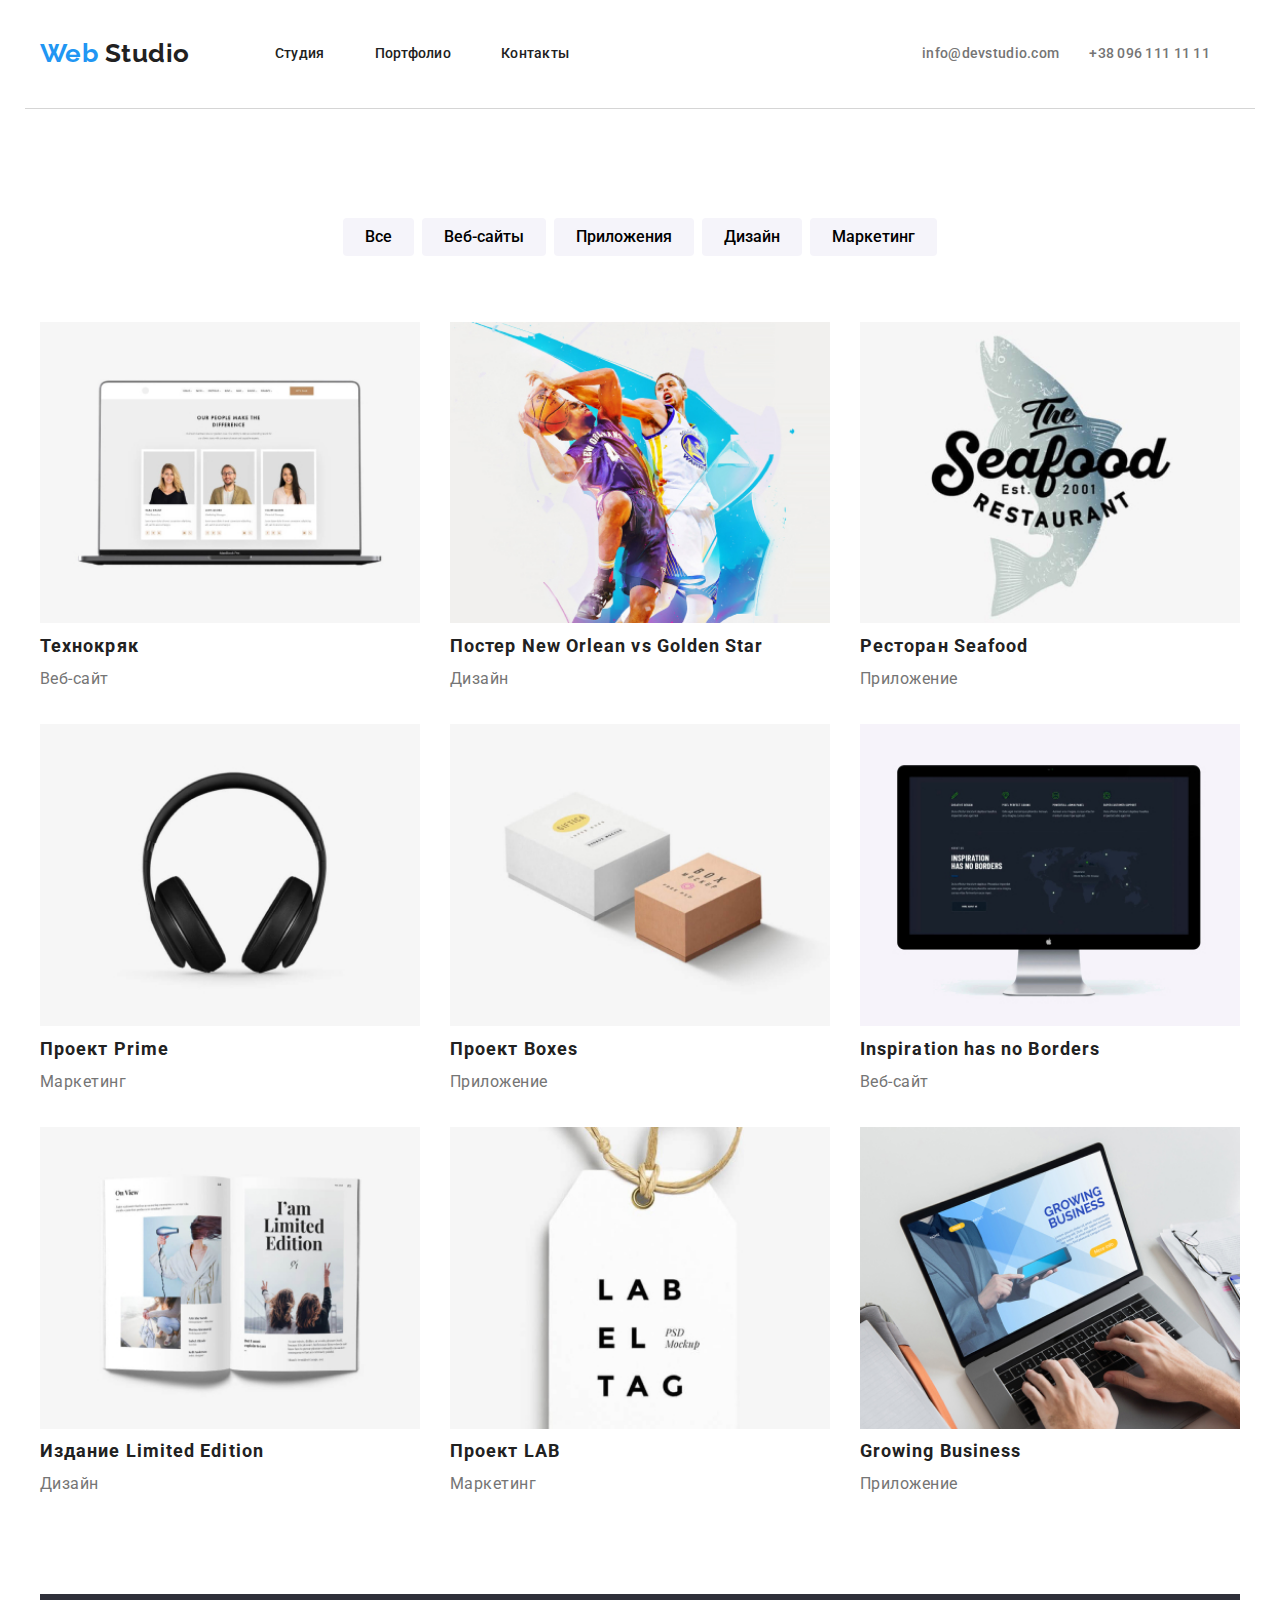
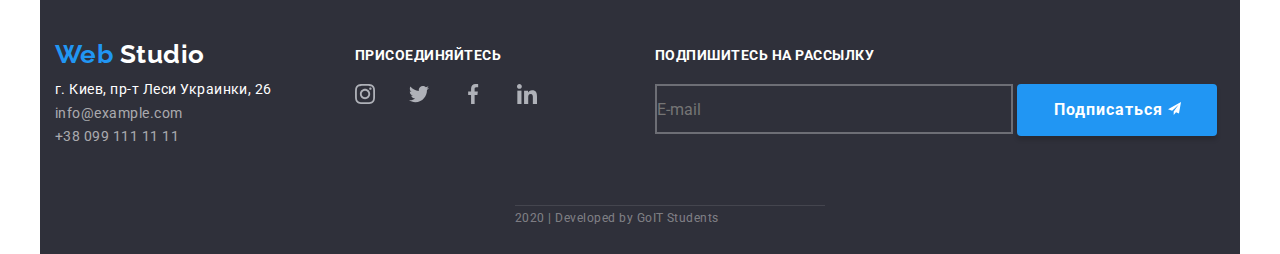
==== commit 1b251ccb: "Праця над ДЗ -3" ====
--- a/portfolio.html
+++ b/portfolio.html
@@ -179,7 +179,7 @@
     </main>
 
     <!-- footer -->
-    <footer class="footer-block container">
+    <footer class="footer-block">
       <div class="main-footer-block">
     
         <div class="contacts-footer-block">
--- a/css/style.css
+++ b/css/style.css
@@ -350,6 +350,7 @@
 .button-filter:focus {
   color: var(--third-text-color);
   background-color: #2196f3;
+  cursor: pointer;
 }
 
 .button-list {
@@ -367,7 +368,7 @@
   justify-content: center;
   margin-top: 93px;
   margin-bottom: 34px;
-  background-color: deeppink;
+  /* background-color: deeppink; */
   padding-bottom: 16px;
 }
 
@@ -387,22 +388,24 @@
 }
 
 .portfolio-pages {
-  background-color: yellow;
+  /* background-color: yellow; */
   flex-wrap: wrap;
   margin-top: 0;
-
-  /* flex-wrap: wrap; */
-  /* justify-content: space-around; */
+  margin-bottom: 94px;
 }
 .page {
   margin-right: 30px;
-  background-color: salmon;
-  width: 380px;
+  margin-bottom: 30px;
+  /* background-color: salmon; */
+  width: calc((100% - 60px) / 3);
 }
 
 .page:nth-child(3n) {
   margin-right: 0;
 }
+.page:nth-last-child(-n + 3) {
+  margin-bottom: 0;
+}
 
 .page-img {
   width: 380px;
@@ -413,11 +416,17 @@
   font-weight: 400;
   font-size: 18px;
   line-height: 1.55;
+  display: none;
 }
 
 /* footer */
 .footer-block {
   background-color: #2f303a;
+  width: 1200px;
+  margin-left: auto;
+  margin-right: auto;
+  padding-left: 15px;
+  padding-right: 15px;
 }
 
 /*footer-logo */
@@ -509,7 +518,7 @@
 }
 
 .footer-block .subscription {
-  min-width: 358px;
+  width: 358px;
   height: 50px;
   color: rgba(255, 255, 255, 0.6);
   border: 2px solid rgba(255, 255, 255, 0.3);
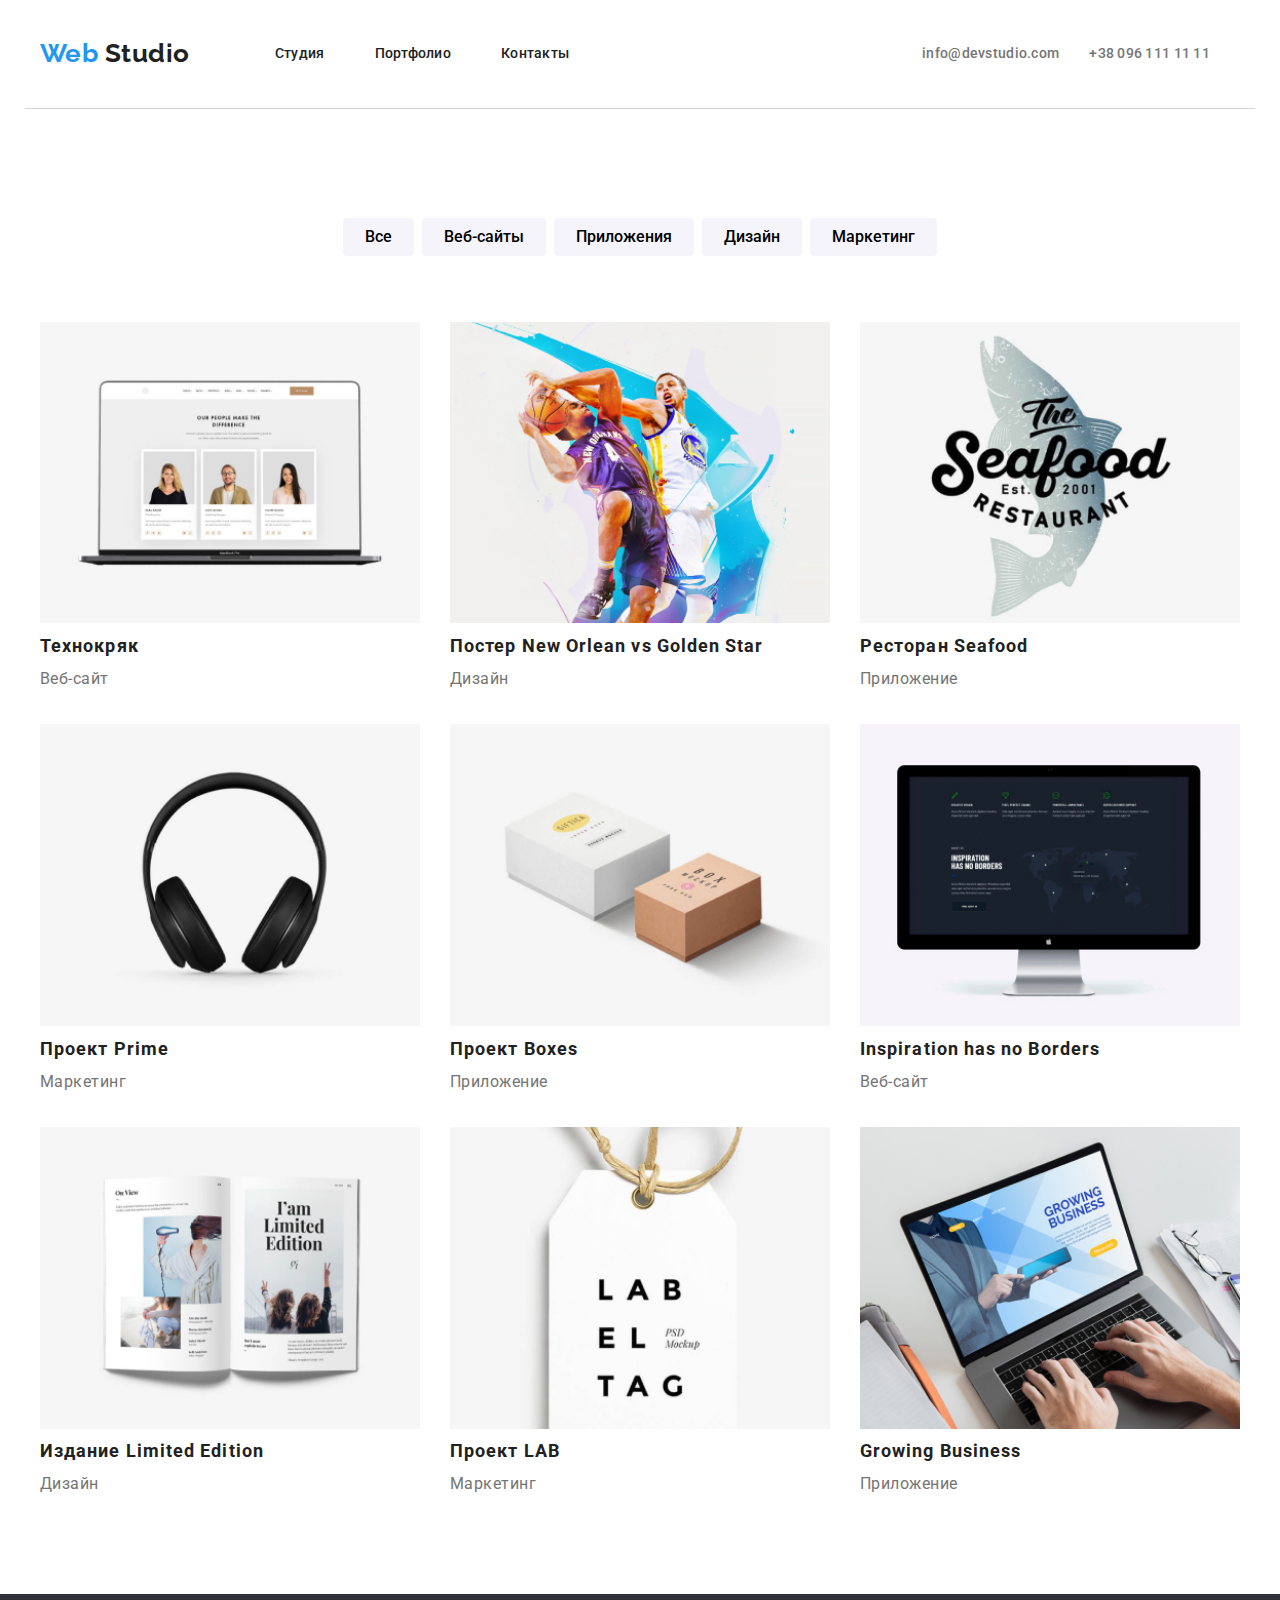
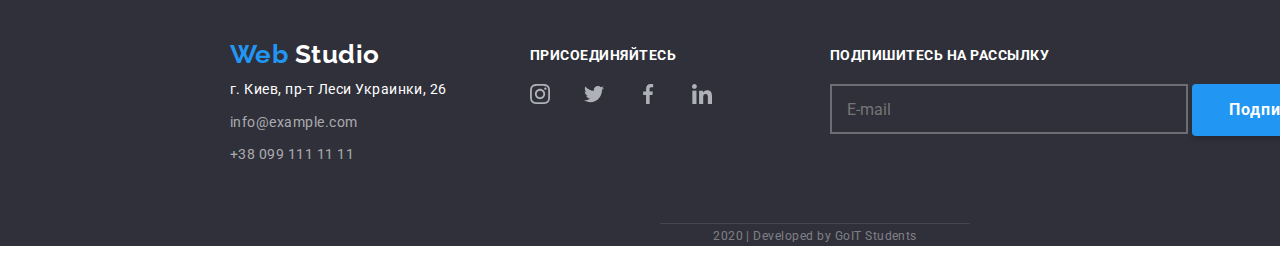
==== commit b359be76: "Дороблює ДЗ-3" ====
--- a/portfolio.html
+++ b/portfolio.html
@@ -57,14 +57,18 @@
         <!-- filter-nav -->
         <nav class="filtr">
           <ul class="list-style">
-            <li class="button-list"><button type="button" class="button-filter">Все</button></li>
+            <li class="button-list">
+              <button type="button" class="button-filter">Все</button>
+            </li>
             <li class="button-list">
               <button type="button" class="button-filter">Веб-сайты</button>
             </li>
             <li class="button-list">
               <button type="button" class="button-filter">Приложения</button>
             </li>
-            <li class="button-list"><button type="button" class="button-filter">Дизайн</button></li>
+            <li class="button-list">
+              <button type="button" class="button-filter">Дизайн</button>
+            </li>
             <li class="button-list">
               <button type="button" class="button-filter">Маркетинг</button>
             </li>
@@ -73,124 +77,167 @@
 
         <!-- portfolio -->
         <h3 class="specific-title">invisible title</h3>
-        
-
-<ul class="list-style portfolio-pages">
-<li class="page"> 
-  <a href=""><img src="./images/portfolio/portfolio_img_1.jpg" alt="img" class="page-img" />
-    <h4 class="portfolio-title">Технокряк</h4>
-    <p class="filtr-title">Веб-сайт</p>
-    <p class="portfolio-text">
-      Технокряк это современная площадка распространения коронавируса.
-      Компании используют эту платформу для цифрового шпионажа и атак
-      на защищённые сервера конкурентов.
-    </p>
-  </a>
-</li>
-<li class="page">
-  <a href=""><img src="./images/portfolio/portfolio_img_2.jpg" alt="img" class="page-img"  />
-    <h4 class="portfolio-title">Постер New Orlean vs Golden Star</h4>
-    <p class="filtr-title">Дизайн</p>
-    <p class="portfolio-text">
-      Технокряк это современная площадка распространения коронавируса.
-      Компании используют эту платформу для цифрового шпионажа и атак
-      на защищённые сервера конкурентов.
-    </p>
-  </a>
-</li>
-<li class="page">
-  <a href=""><img src="./images/portfolio/portfolio_img_3.jpg" alt="img" class="page-img"  />
-    <h4 class="portfolio-title">Ресторан Seafood</h4>
-    <p class="filtr-title">Приложение</p>
-    <p class="portfolio-text">
-      Технокряк это современная площадка распространения коронавируса.
-      Компании используют эту платформу для цифрового шпионажа и атак
-      на защищённые сервера конкурентов.
-    </p>
-  </a>
-</li>
-<li class="page">
-  <a href=""><img src="./images/portfolio/portfolio_img_4.jpg" alt="img" class="page-img"  />
-    <h4 class="portfolio-title">Проект Prime</h4>
-    <p class="filtr-title">Маркетинг</p>
-    <p class="portfolio-text">
-      Технокряк это современная площадка распространения коронавируса.
-      Компании используют эту платформу для цифрового шпионажа и атак
-      на защищённые сервера конкурентов.
-    </p>
-  </a>
-</li>
-<li class="page">
-  <a href=""><img src="./images/portfolio/portfolio_img_5.jpg" alt="img" class="page-img"  />
-    <h4 class="portfolio-title">Проект Boxes</h4>
-    <p class="filtr-title">Приложение</p>
-    <p class="portfolio-text">
-      Технокряк это современная площадка распространения коронавируса.
-      Компании используют эту платформу для цифрового шпионажа и атак
-      на защищённые сервера конкурентов.
-    </p>
-  </a>
-</li>
-<li class="page">
-  <a href=""><img src="./images/portfolio/portfolio_img_6.jpg" alt="img" class="page-img"  />
-    <h4 class="portfolio-title">Inspiration has no Borders</h4>
-    <p class="filtr-title">Веб-сайт</p>
-    <p class="portfolio-text">
-      Технокряк это современная площадка распространения коронавируса.
-      Компании используют эту платформу для цифрового шпионажа и атак
-      на защищённые сервера конкурентов.
-    </p>
-  </a>
-</li>
-<li class="page">
-  <a href=""><img src="./images/portfolio/portfolio_img_7.jpg" alt="img" class="page-img"  />
-    <h4 class="portfolio-title">Издание Limited Edition</h4>
-    <p class="filtr-title">Дизайн</p>
-    <p class="portfolio-text">
-      Технокряк это современная площадка распространения коронавируса.
-      Компании используют эту платформу для цифрового шпионажа и атак
-      на защищённые сервера конкурентов.
-    </p>
-  </a>
-</li>
-<li class="page">
-  <a href=""><img src="./images/portfolio/portfolio_img_8.jpg" alt="img" class="page-img"  />
-    <h4 class="portfolio-title">Проект LAB</h4>
-    <p class="filtr-title">Маркетинг</p>
-    <p class="portfolio-text">
-      Технокряк это современная площадка распространения коронавируса.
-      Компании используют эту платформу для цифрового шпионажа и атак
-      на защищённые сервера конкурентов.
-    </p>
-  </a>
-</li>
-<li class="page">
-  <a href=""><img src="./images/portfolio/portfolio_img_9.jpg" alt="img" class="page-img"  /></a>
-  <h4 class="portfolio-title">Growing Business</h4>
-  <p class="filtr-title">Приложение</p>
-  <p class="portfolio-text">
-    Технокряк это современная площадка распространения коронавируса.
-    Компании используют эту платформу для цифрового шпионажа и атак на
-    защищённые сервера конкурентов.
-  </p>
-</li>
-</ul>
+
+        <ul class="list-style portfolio-pages">
+          <li class="page">
+            <a href=""
+              ><img
+                src="./images/portfolio/portfolio_img_1.jpg"
+                alt="img"
+                class="page-img"
+              />
+              <h4 class="portfolio-title">Технокряк</h4>
+              <p class="filtr-title">Веб-сайт</p>
+              <p class="portfolio-text">
+                Технокряк это современная площадка распространения коронавируса.
+                Компании используют эту платформу для цифрового шпионажа и атак
+                на защищённые сервера конкурентов.
+              </p>
+            </a>
+          </li>
+          <li class="page">
+            <a href=""
+              ><img
+                src="./images/portfolio/portfolio_img_2.jpg"
+                alt="img"
+                class="page-img"
+              />
+              <h4 class="portfolio-title">Постер New Orlean vs Golden Star</h4>
+              <p class="filtr-title">Дизайн</p>
+              <p class="portfolio-text">
+                Технокряк это современная площадка распространения коронавируса.
+                Компании используют эту платформу для цифрового шпионажа и атак
+                на защищённые сервера конкурентов.
+              </p>
+            </a>
+          </li>
+          <li class="page">
+            <a href=""
+              ><img
+                src="./images/portfolio/portfolio_img_3.jpg"
+                alt="img"
+                class="page-img"
+              />
+              <h4 class="portfolio-title">Ресторан Seafood</h4>
+              <p class="filtr-title">Приложение</p>
+              <p class="portfolio-text">
+                Технокряк это современная площадка распространения коронавируса.
+                Компании используют эту платформу для цифрового шпионажа и атак
+                на защищённые сервера конкурентов.
+              </p>
+            </a>
+          </li>
+          <li class="page">
+            <a href=""
+              ><img
+                src="./images/portfolio/portfolio_img_4.jpg"
+                alt="img"
+                class="page-img"
+              />
+              <h4 class="portfolio-title">Проект Prime</h4>
+              <p class="filtr-title">Маркетинг</p>
+              <p class="portfolio-text">
+                Технокряк это современная площадка распространения коронавируса.
+                Компании используют эту платформу для цифрового шпионажа и атак
+                на защищённые сервера конкурентов.
+              </p>
+            </a>
+          </li>
+          <li class="page">
+            <a href=""
+              ><img
+                src="./images/portfolio/portfolio_img_5.jpg"
+                alt="img"
+                class="page-img"
+              />
+              <h4 class="portfolio-title">Проект Boxes</h4>
+              <p class="filtr-title">Приложение</p>
+              <p class="portfolio-text">
+                Технокряк это современная площадка распространения коронавируса.
+                Компании используют эту платформу для цифрового шпионажа и атак
+                на защищённые сервера конкурентов.
+              </p>
+            </a>
+          </li>
+          <li class="page">
+            <a href=""
+              ><img
+                src="./images/portfolio/portfolio_img_6.jpg"
+                alt="img"
+                class="page-img"
+              />
+              <h4 class="portfolio-title">Inspiration has no Borders</h4>
+              <p class="filtr-title">Веб-сайт</p>
+              <p class="portfolio-text">
+                Технокряк это современная площадка распространения коронавируса.
+                Компании используют эту платформу для цифрового шпионажа и атак
+                на защищённые сервера конкурентов.
+              </p>
+            </a>
+          </li>
+          <li class="page">
+            <a href=""
+              ><img
+                src="./images/portfolio/portfolio_img_7.jpg"
+                alt="img"
+                class="page-img"
+              />
+              <h4 class="portfolio-title">Издание Limited Edition</h4>
+              <p class="filtr-title">Дизайн</p>
+              <p class="portfolio-text">
+                Технокряк это современная площадка распространения коронавируса.
+                Компании используют эту платформу для цифрового шпионажа и атак
+                на защищённые сервера конкурентов.
+              </p>
+            </a>
+          </li>
+          <li class="page">
+            <a href=""
+              ><img
+                src="./images/portfolio/portfolio_img_8.jpg"
+                alt="img"
+                class="page-img"
+              />
+              <h4 class="portfolio-title">Проект LAB</h4>
+              <p class="filtr-title">Маркетинг</p>
+              <p class="portfolio-text">
+                Технокряк это современная площадка распространения коронавируса.
+                Компании используют эту платформу для цифрового шпионажа и атак
+                на защищённые сервера конкурентов.
+              </p>
+            </a>
+          </li>
+          <li class="page">
+            <a href=""
+              ><img
+                src="./images/portfolio/portfolio_img_9.jpg"
+                alt="img"
+                class="page-img"
+            /></a>
+            <h4 class="portfolio-title">Growing Business</h4>
+            <p class="filtr-title">Приложение</p>
+            <p class="portfolio-text">
+              Технокряк это современная площадка распространения коронавируса.
+              Компании используют эту платформу для цифрового шпионажа и атак на
+              защищённые сервера конкурентов.
+            </p>
+          </li>
+        </ul>
       </section>
     </main>
 
     <!-- footer -->
     <footer class="footer-block">
       <div class="main-footer-block">
-    
         <div class="contacts-footer-block">
           <h4 class="footer-logo"><span class="title">Web</span> Studio</h4>
           <address class="footer-address">
             <span>г. Киев, пр-т Леси Украинки, 26</span><br />
-            <a href="" class="footer-contacts">info@example.com</a></br>
+            <a href="" class="footer-contacts">info@example.com</a>
             <a href="" class="footer-contacts">+38 099 111 11 11</a>
           </address>
         </div>
-    
+
         <div class="logo-block">
           <h3 class="footer-title">присоединяйтесь</h3>
           <ul class="list-style logo-box-footer">
@@ -216,18 +263,27 @@
             </li>
           </ul>
         </div>
-    
+
         <form class="form-page">
           <h3 class="footer-title">Подпишитесь на рассылку</h3>
-          <input type="text" placeholder="E-mail" name="email" required class="subscription footer-block" />
-          <a href="" class="button">Подписаться
-            <img src="./images/subscription-logo.svg" alt="logo" class="logo-img" />
+          <input
+            type="text"
+            placeholder="E-mail"
+            name="email"
+            required
+            class="subscription footer-block"
+          />
+          <a href="" class="button"
+            >Подписаться
+            <img
+              src="./images/subscription-logo.svg"
+              alt="logo"
+              class="logo-img"
+            />
           </a>
         </form>
       </div>
-    
-    
-    
+
       <span class="contacts-down">2020 | Developed by GoIT Students</span>
     </footer>
   </body>
--- a/css/style.css
+++ b/css/style.css
@@ -421,8 +421,9 @@
 
 /* footer */
 .footer-block {
+  width: 1600px;
+  height: 252px;
   background-color: #2f303a;
-  width: 1200px;
   margin-left: auto;
   margin-right: auto;
   padding-left: 15px;
@@ -445,7 +446,7 @@
 }
 
 .contacts-footer-block {
-  width: 231px;
+  min-width: 231px;
   display: inline-block;
   padding-top: 45px;
   padding-bottom: 28px;
@@ -461,6 +462,7 @@
 }
 
 .footer-contacts {
+  display: inline-block;
   color: rgba(255, 255, 255, 0.6);
   margin-top: 9px;
 }
@@ -525,21 +527,24 @@
   font-weight: 400;
   font-size: 16px;
   line-height: 1.9;
-  padding: 0;
+  padding: 15px;
 }
 
 .main-footer-block {
   margin-bottom: 28px;
   display: flex;
   padding: 0;
+  margin-left: 215px;
+  margin-right: 216px;
 }
 /* page down */
 
 .contacts-down {
-  min-width: 310px;
+  width: 310px;
   display: inline-block;
-  margin-left: 460px;
+  text-align: center;
   margin-bottom: 24px;
+  margin-left: 645px;
   border-top: 1px solid rgba(255, 255, 255, 0.1);
   color: rgba(255, 255, 255, 0.4);
   font-weight: 400;
@@ -552,6 +557,7 @@
   padding-top: 94px;
   padding-bottom: 94px;
 }
+
 .customers-box {
   width: 1170;
   /* background-color: lawngreen; */
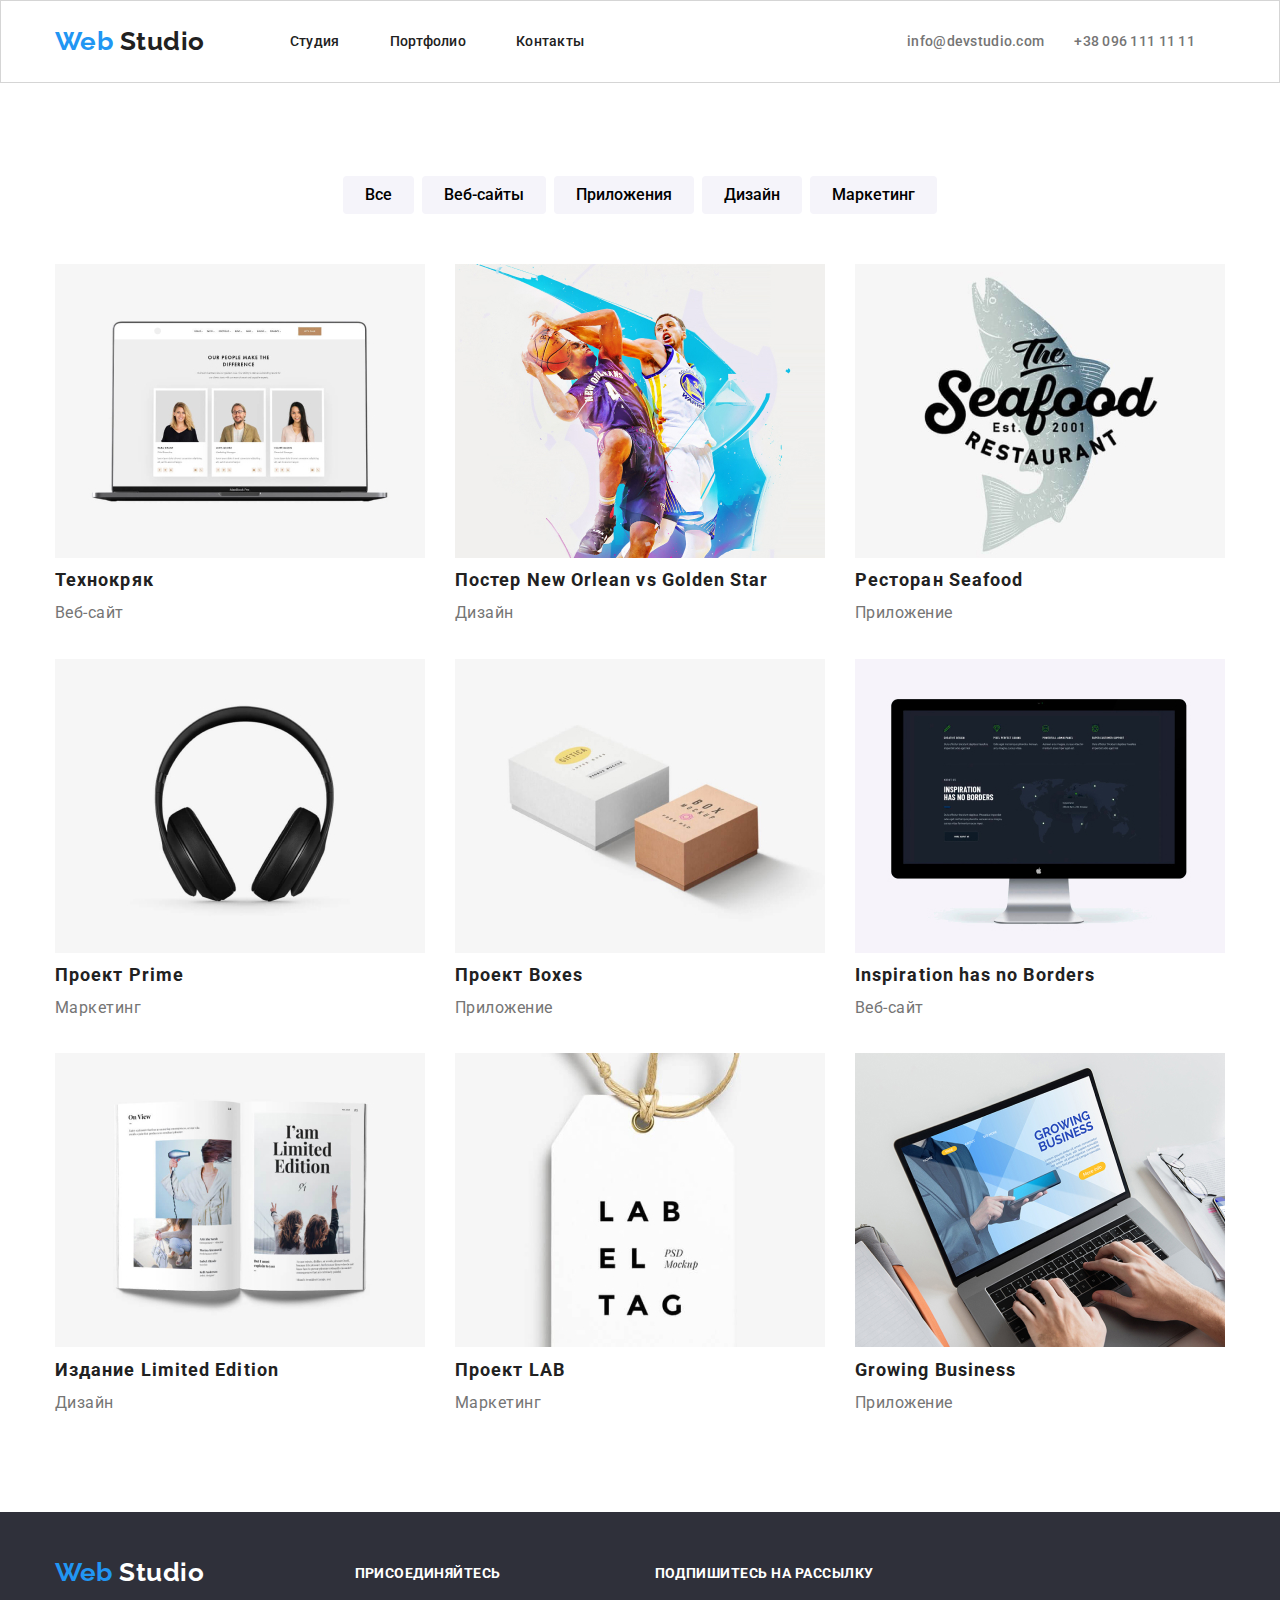
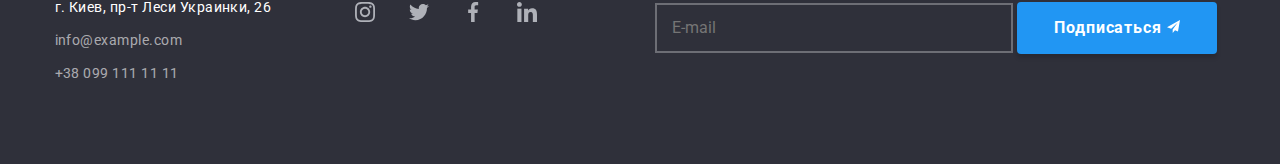
==== commit 5a409782: "Виправляє помилки" ====
--- a/portfolio.html
+++ b/portfolio.html
@@ -18,7 +18,7 @@
 
   <body>
     <!-- header -->
-    <header>
+    <header class="header">
       <!-- nav-header -->
       <div class="container header-container">
         <nav class="header-nav">
@@ -284,7 +284,7 @@
         </form>
       </div>
 
-      <span class="contacts-down">2020 | Developed by GoIT Students</span>
+      <!-- <p class="contacts-down">2020 | Developed by GoIT Students</p> -->
     </footer>
   </body>
 </html>
--- a/css/style.css
+++ b/css/style.css
@@ -3,7 +3,8 @@
 }
 
 *,
-*::before *::after {
+*::before,
+*::after {
   box-sizing: inherit;
   margin: 0;
   padding: 0;
@@ -73,17 +74,19 @@
 
 .container {
   /* background-color: yellow; */
-  width: 1230px;
+  width: 1200px;
   margin-left: auto;
   margin-right: auto;
   padding-left: 15px;
   padding-right: 15px;
 }
+.header {
+  border: 1px solid rgba(117, 117, 117, 0.3);
+}
 
 .header-container {
   display: flex;
   align-items: center;
-  border-bottom: 1px solid rgba(117, 117, 117, 0.3);
 }
 
 .header-nav {
@@ -164,14 +167,18 @@
 
 /* hero section */
 .first-section {
-  width: 1600px;
   margin-left: auto;
   margin-right: auto;
-
-  background-image: url(../images/background.jpg);
+  max-width: 1600px;
+  height: 600px;
+  background-color: black;
+  background-image: linear-gradient(
+      rgba(47, 48, 58, 0.8),
+      rgba(47, 48, 58, 0.8)
+    ),
+    url(../images/background.jpg);
   background-size: cover;
   background-position: center;
-  background-color: rgba(47, 48, 58, 0.8);
 }
 
 .hero-section {
@@ -200,7 +207,7 @@
 }
 
 .block {
-  width: 280px;
+  width: 270px;
   margin-right: 30px;
 }
 
@@ -244,7 +251,7 @@
 
 .work-box {
   margin-right: 30px;
-  width: 380px;
+  width: 370px;
 }
 
 .work-box:last-child {
@@ -269,7 +276,7 @@
 .person-box {
   margin-right: 30px;
   text-align: center;
-  width: 280px;
+  width: 270px;
   background-color: #ffffff;
   box-shadow: 0px 2px 1px rgba(0, 0, 0, 0.2), 0px 1px 1px rgba(0, 0, 0, 0.14),
     0px 1px 3px rgba(0, 0, 0, 0.12);
@@ -320,7 +327,7 @@
   display: block;
   padding-top: 24px;
   padding-bottom: 24px;
-  width: 175px;
+  width: 170px;
   border: 1px solid #afb1b8;
   border-radius: 4px;
 }
@@ -408,7 +415,7 @@
 }
 
 .page-img {
-  width: 380px;
+  width: 370px;
 }
 
 .portfolio-text {
@@ -421,7 +428,6 @@
 
 /* footer */
 .footer-block {
-  width: 1600px;
   height: 252px;
   background-color: #2f303a;
   margin-left: auto;
@@ -533,6 +539,7 @@
 .main-footer-block {
   margin-bottom: 28px;
   display: flex;
+  justify-content: center;
   padding: 0;
   margin-left: 215px;
   margin-right: 216px;
@@ -540,11 +547,8 @@
 /* page down */
 
 .contacts-down {
-  width: 310px;
-  display: inline-block;
-  text-align: center;
-  margin-bottom: 24px;
-  margin-left: 645px;
+  text-align: center;
+  margin-bottom: 0;
   border-top: 1px solid rgba(255, 255, 255, 0.1);
   color: rgba(255, 255, 255, 0.4);
   font-weight: 400;
@@ -559,7 +563,7 @@
 }
 
 .customers-box {
-  width: 1170;
+  width: 1170px;
   /* background-color: lawngreen; */
   padding-bottom: 94px;
   padding-top: 94px;
